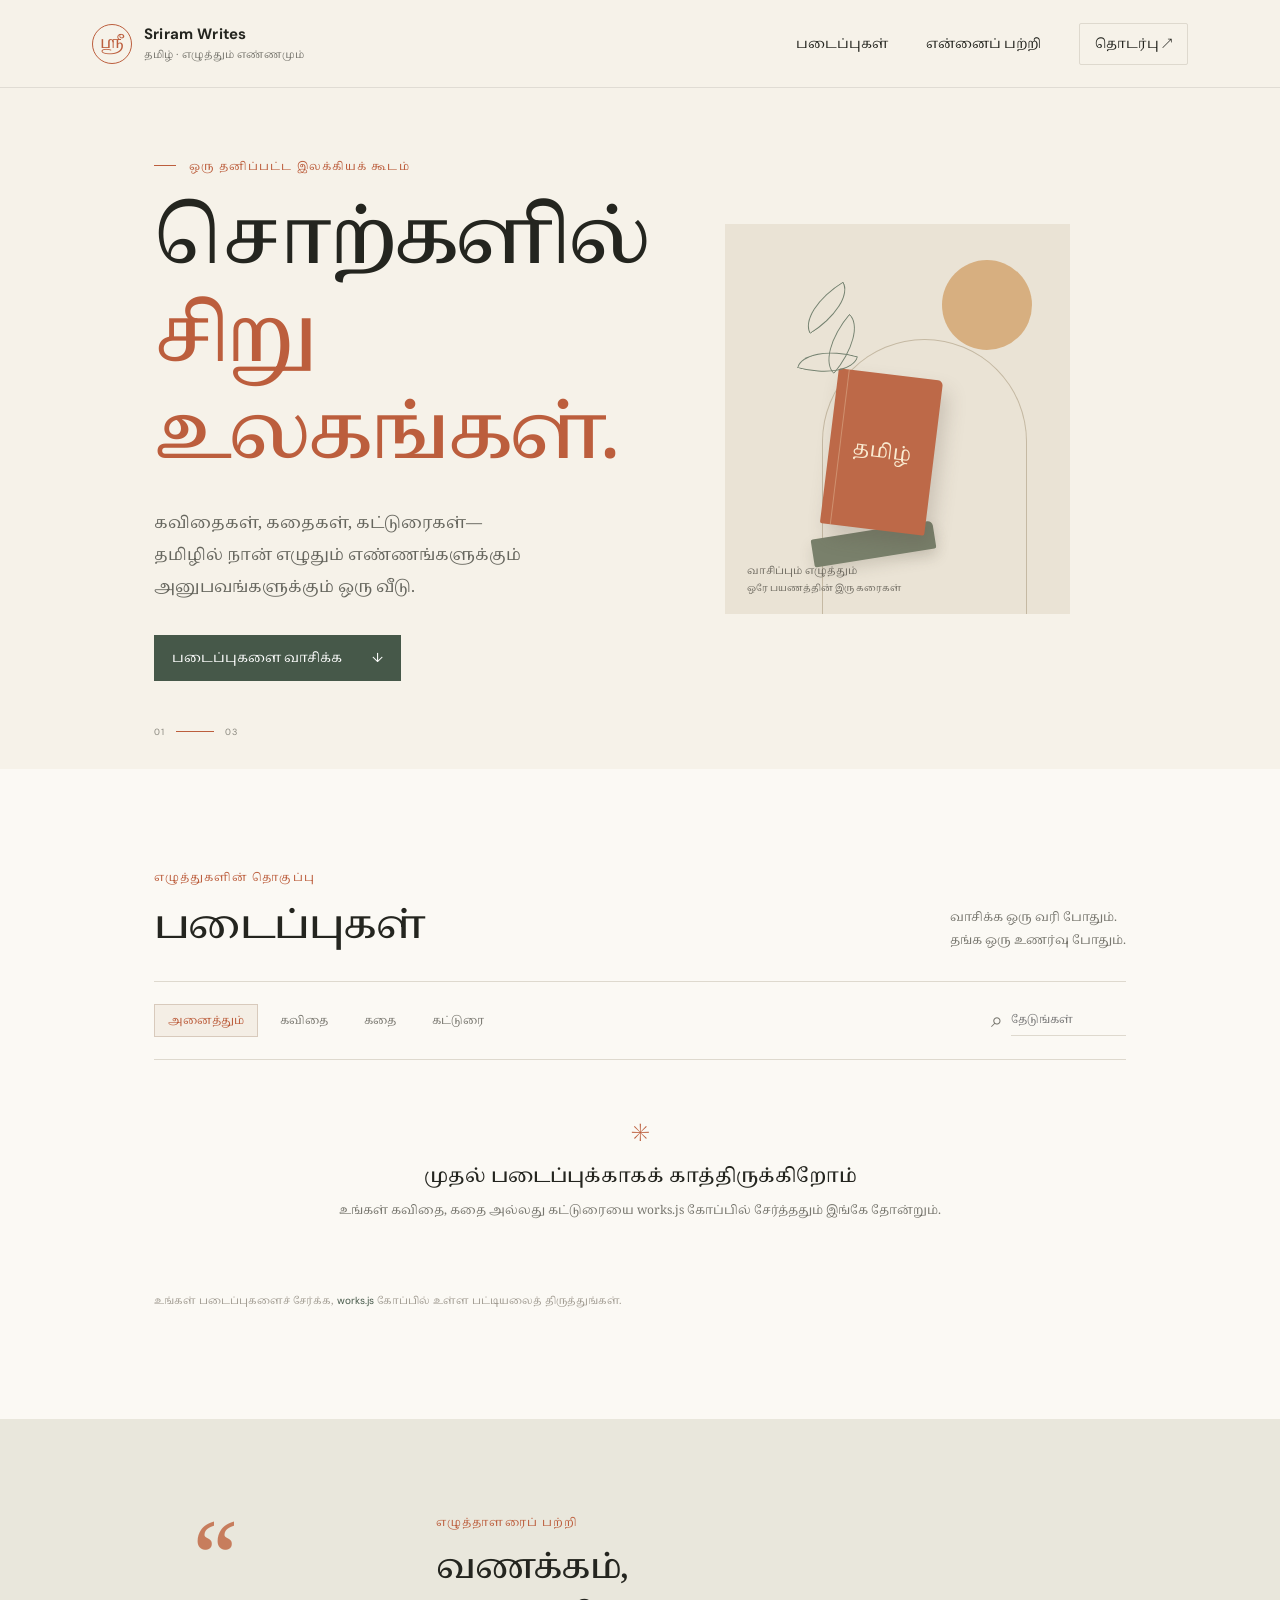
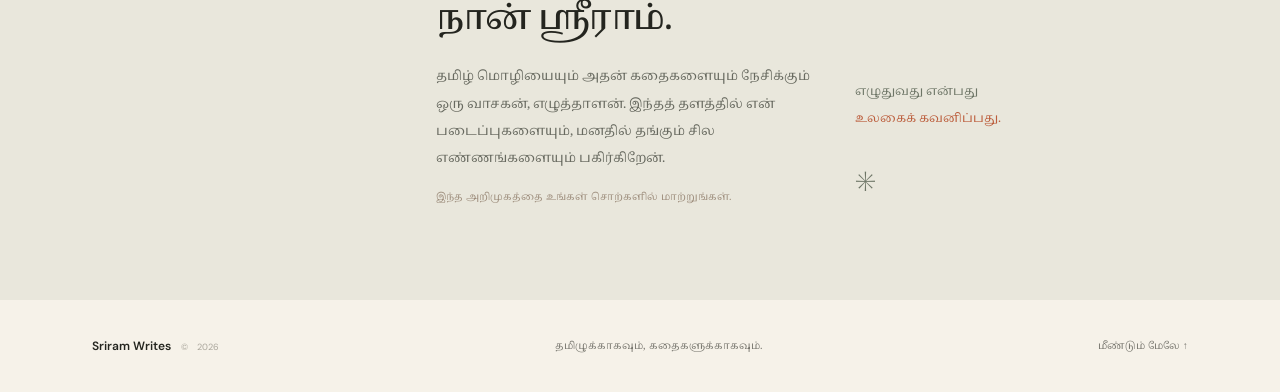
==== index.html @ b5d66545 "Create the Tamil Literature" ====
<!doctype html>
<html lang="ta">
<head>
  <meta charset="utf-8">
  <meta name="viewport" content="width=device-width, initial-scale=1">
  <meta name="theme-color" content="#f6f2e9">
  <meta name="description" content="Sriram's home for Tamil literature, poems, stories and reflections.">
  <title>Sriram Writes — தமிழ் இலக்கியம்</title>
  <link rel="preconnect" href="https://fonts.googleapis.com">
  <link rel="preconnect" href="https://fonts.gstatic.com" crossorigin>
  <link href="https://fonts.googleapis.com/css2?family=DM+Sans:wght@400;500;600;700&family=Noto+Serif+Tamil:wght@400;500;600;700&display=swap" rel="stylesheet">
  <link rel="stylesheet" href="styles.css">
  <script src="works.js" defer></script>
  <script src="app.js" defer></script>
</head>
<body>
  <a class="skip-link" href="#main">Skip to content</a>
  <header class="site-header">
    <a class="brand" href="#top" aria-label="Sriram Writes home">
      <span class="brand-mark" aria-hidden="true">ஸ்ரீ</span>
      <span><strong>Sriram Writes</strong><small>தமிழ் · எழுத்தும் எண்ணமும்</small></span>
    </a>
    <nav aria-label="Main navigation">
      <a href="#works">படைப்புகள்</a>
      <a href="#about">என்னைப் பற்றி</a>
      <a class="nav-contact" href="mailto:hello@sriramwrites.in">தொடர்பு ↗</a>
    </nav>
  </header>

  <main id="main">
    <section class="hero" id="top">
      <div class="hero-copy">
        <p class="eyebrow"><span></span> ஒரு தனிப்பட்ட இலக்கியக் கூடம்</p>
        <h1>சொற்களில்<br><em>சிறு உலகங்கள்.</em></h1>
        <p class="hero-description">கவிதைகள், கதைகள், கட்டுரைகள்—தமிழில் நான் எழுதும் எண்ணங்களுக்கும் அனுபவங்களுக்கும் ஒரு வீடு.</p>
        <a class="button" href="#works">படைப்புகளை வாசிக்க <span aria-hidden="true">↓</span></a>
      </div>
      <div class="hero-art" aria-label="A quiet reading nook illustration" role="img">
        <div class="sun"></div><div class="arch"></div>
        <div class="leaf leaf-one"></div><div class="leaf leaf-two"></div><div class="leaf leaf-three"></div>
        <div class="book book-back"></div><div class="book book-front"><span>தமிழ்</span></div>
        <div class="art-caption">வாசிப்பும் எழுத்தும்<br><small>ஒரே பயணத்தின் இரு கரைகள்</small></div>
      </div>
      <div class="hero-index" aria-hidden="true">01 <span></span> 03</div>
    </section>

    <section class="works section-wrap" id="works">
      <div class="section-heading">
        <div><p class="eyebrow">எழுத்துகளின் தொகுப்பு</p><h2>படைப்புகள்</h2></div>
        <p class="section-note">வாசிக்க ஒரு வரி போதும்.<br>தங்க ஒரு உணர்வு போதும்.</p>
      </div>
      <div class="work-tools">
        <div class="filters" role="group" aria-label="Filter works by type">
          <button class="filter active" data-filter="all" type="button">அனைத்தும்</button>
          <button class="filter" data-filter="கவிதை" type="button">கவிதை</button>
          <button class="filter" data-filter="கதை" type="button">கதை</button>
          <button class="filter" data-filter="கட்டுரை" type="button">கட்டுரை</button>
        </div>
        <label class="search"><span aria-hidden="true">⌕</span><input id="search" type="search" placeholder="தேடுங்கள்" aria-label="Search works"></label>
      </div>
      <div id="work-list" class="work-list" aria-live="polite"></div>
      <p class="editor-note">உங்கள் படைப்புகளைச் சேர்க்க, <code>works.js</code> கோப்பில் உள்ள பட்டியலைத் திருத்துங்கள்.</p>
    </section>

    <section class="about" id="about">
      <div class="about-symbol" aria-hidden="true">“</div>
      <div class="about-copy"><p class="eyebrow">எழுத்தாளரைப் பற்றி</p><h2>வணக்கம்,<br>நான் ஸ்ரீராம்.</h2><p>தமிழ் மொழியையும் அதன் கதைகளையும் நேசிக்கும் ஒரு வாசகன், எழுத்தாளன். இந்தத் தளத்தில் என் படைப்புகளையும், மனதில் தங்கும் சில எண்ணங்களையும் பகிர்கிறேன்.</p><p class="about-hint">இந்த அறிமுகத்தை உங்கள் சொற்களில் மாற்றுங்கள்.</p></div>
      <div class="about-side"><span>எழுதுவது என்பது</span><span>உலகைக் கவனிப்பது.</span><span class="about-dot">✳</span></div>
    </section>
  </main>

  <footer class="site-footer"><a class="footer-brand" href="#top">Sriram Writes <span>© <span id="year"></span></span></a><p>தமிழுக்காகவும், கதைகளுக்காகவும்.</p><a href="#top">மீண்டும் மேலே ↑</a></footer>
</body>
</html>
---- styles.css ----
:root{--paper:#f6f2e9;--ink:#24251f;--muted:#77766e;--line:#ded9ce;--orange:#bc5e3d;--green:#465849;--serif:"Noto Serif Tamil",serif;--sans:"DM Sans",sans-serif}*{box-sizing:border-box}html{scroll-behavior:smooth}body{margin:0;background:var(--paper);color:var(--ink);font-family:var(--serif);-webkit-font-smoothing:antialiased}a{color:inherit;text-decoration:none}.skip-link{position:absolute;left:-999px;top:1rem;padding:.7rem;background:#fff;z-index:10}.skip-link:focus{left:1rem}.site-header{height:88px;padding:0 7.2%;display:flex;align-items:center;justify-content:space-between;border-bottom:1px solid rgba(36,37,31,.1)}.brand{display:flex;gap:12px;align-items:center;font-family:var(--sans)}.brand-mark{display:grid;place-items:center;width:40px;height:40px;border:1px solid var(--orange);border-radius:50%;color:var(--orange);font-family:var(--serif);font-size:16px}.brand strong{display:block;font-size:15px;letter-spacing:.01em}.brand small{display:block;margin-top:3px;color:var(--muted);font-family:var(--serif);font-size:10px}.site-header nav{display:flex;gap:38px;align-items:center;font-size:13px}.site-header nav a{transition:color .2s}.site-header nav a:hover,.site-footer a:hover{color:var(--orange)}.nav-contact{padding:10px 15px;border:1px solid var(--line);border-radius:2px}.hero{position:relative;min-height:600px;padding:70px 12% 88px;display:grid;grid-template-columns:1fr .86fr;align-items:center;gap:8%;overflow:hidden}.hero-copy{max-width:520px}.eyebrow{margin:0 0 18px;color:var(--orange);font-size:11px;letter-spacing:.1em}.hero .eyebrow span{display:inline-block;width:22px;height:1px;margin:0 9px 4px 0;background:var(--orange)}h1,h2,h3,p{margin-top:0}.hero h1{margin-bottom:22px;font-size:clamp(48px,6vw,78px);font-weight:500;line-height:1.27;letter-spacing:-.045em}.hero h1 em{color:var(--orange);font-style:normal}.hero-description{max-width:390px;margin-bottom:31px;color:#66665e;font-size:16px;line-height:2}.button{display:inline-flex;align-items:center;gap:30px;padding:13px 18px;background:var(--green);color:#fff;font-size:13px;transition:background .2s}.button:hover{background:#354539}.button span{font-family:var(--sans)}.hero-art{position:relative;height:390px;max-width:370px;width:100%;justify-self:center;background:#eae3d5;overflow:hidden}.sun{position:absolute;top:36px;right:38px;width:90px;height:90px;border-radius:50%;background:#d2a36c;opacity:.8}.arch{position:absolute;right:43px;bottom:-45px;width:205px;height:320px;border:1px solid #c5b9a3;border-bottom:0;border-radius:110px 110px 0 0}.book{position:absolute;bottom:56px;width:123px;height:28px;border-radius:2px 5px 2px 2px;box-shadow:0 7px 14px #5045382b}.book-back{left:87px;background:#79806b;transform:rotate(-9deg)}.book-front{left:104px;bottom:84px;height:156px;width:105px;background:#bd6948;transform:rotate(7deg);display:grid;place-items:center;color:#f9ead0;font-size:20px;box-shadow:7px 11px 19px #50453835}.book-front:after{position:absolute;content:"";height:100%;width:1px;left:10px;background:#f1d7b85c}.leaf{position:absolute;z-index:1;width:56px;height:27px;border:1px solid #73816f;border-radius:100% 0 100% 0;transform-origin:bottom left}.leaf-one{left:85px;top:83px;transform:rotate(-32deg)}.leaf-two{left:72px;top:117px;transform:rotate(15deg)}.leaf-three{left:109px;top:123px;transform:rotate(-50deg)}.art-caption{position:absolute;left:22px;bottom:17px;color:#6f6b61;font-size:10px;line-height:1.7}.art-caption small{font-size:9px}.hero-index{position:absolute;bottom:31px;left:12%;display:flex;align-items:center;gap:11px;color:#8a887f;font-family:var(--sans);font-size:9px;letter-spacing:.12em}.hero-index span{width:38px;height:1px;background:var(--orange)}.section-wrap{padding:100px 12% 110px}.works{background:#fbf9f4}.section-heading{display:flex;align-items:end;justify-content:space-between;border-bottom:1px solid var(--line);padding-bottom:24px}.section-heading .eyebrow{margin-bottom:10px}.section-heading h2,.about h2{margin:0;font-size:39px;font-weight:500;letter-spacing:-.04em}.section-note{margin:0 0 4px;color:var(--muted);font-size:12px;line-height:1.9}.work-tools{display:flex;align-items:center;justify-content:space-between;padding:22px 0}.filters{display:flex;gap:8px}.filter{padding:7px 13px;border:1px solid transparent;background:transparent;color:#77766e;font-family:var(--serif);font-size:11px;cursor:pointer}.filter:hover,.filter.active{border-color:#d8cabc;background:#f4eee5;color:var(--orange)}.search{display:flex;align-items:center;gap:8px;color:var(--muted)}.search span{font-family:var(--sans);font-size:21px}.search input{width:115px;border:0;border-bottom:1px solid var(--line);outline:0;background:transparent;padding:7px 0;color:var(--ink);font-family:var(--serif);font-size:11px}.search input:focus{border-color:var(--orange)}.work-list{border-top:1px solid var(--line)}.work-card{display:grid;grid-template-columns:55px 1fr 20px;gap:13px;padding:26px 5px;border-bottom:1px solid var(--line);align-items:start}.work-number{padding-top:5px;color:#aaa69c;font-family:var(--sans);font-size:10px}.work-meta{display:flex;gap:12px;color:var(--orange);font-size:10px}.work-meta span+span{color:#a09b91}.work-main h3{margin:8px 0 6px;font-size:19px;font-weight:500}.work-main p{margin:0;color:#77766e;font-size:12px;line-height:1.9}.work-arrow{color:#9d9588}.work-main details{margin-top:12px;font-size:12px}.work-main summary{color:var(--green);cursor:pointer}.work-body{padding-top:10px;line-height:2.1;white-space:pre-wrap}.empty-state{padding:54px 20px;text-align:center}.empty-flower{color:var(--orange);font-size:25px}.empty-state h3{margin:9px 0;font-size:19px;font-weight:500}.empty-state p{margin:0;color:var(--muted);font-size:12px;line-height:1.9}.editor-note{margin:17px 0 0;color:#a09b91;font-size:10px}.editor-note code{color:var(--green);font-family:var(--sans)}.about{position:relative;display:grid;grid-template-columns:.7fr 1.3fr .8fr;gap:40px;align-items:center;padding:95px 15%;background:#e9e7dc}.about-symbol{align-self:start;color:#c77d5d;font-size:100px;line-height:1}.about-copy{max-width:480px}.about-copy .eyebrow{margin-bottom:12px}.about h2{margin-bottom:18px;font-size:34px;line-height:1.5}.about-copy>p:not(.eyebrow):not(.about-hint){color:#686a60;font-size:13px;line-height:2.1}.about-hint{margin:16px 0 0;color:#9d8d7c;font-size:10px}.about-side{align-self:end;display:flex;flex-direction:column;gap:8px;color:#6d7566;font-size:12px}.about-side span:nth-child(2){color:var(--orange)}.about-dot{margin-top:25px;font-size:28px}.site-footer{min-height:92px;padding:22px 7.2%;display:flex;align-items:center;justify-content:space-between;font-size:10px;color:#77766e}.footer-brand{color:var(--ink);font-family:var(--sans);font-size:12px;font-weight:600}.footer-brand span{margin-left:7px;color:#aaa69c;font-size:9px;font-weight:400}.site-footer p{margin:0}.site-footer>a:last-child{font-size:10px}@media(max-width:760px){.site-header{height:72px;padding:0 6%}.site-header nav{gap:14px;font-size:11px}.site-header nav a:nth-child(2){display:none}.nav-contact{padding:8px 10px}.hero{padding:55px 8% 78px;grid-template-columns:1fr;gap:34px}.hero h1{font-size:54px}.hero-art{height:330px;max-width:100%}.hero-index{left:8%}.section-wrap{padding:70px 8%}.section-heading{align-items:start;gap:20px}.section-heading h2{font-size:32px}.section-note{font-size:10px}.work-tools{align-items:start;gap:15px;flex-direction:column}.filters{flex-wrap:wrap}.search{align-self:flex-end}.about{padding:65px 9%;grid-template-columns:38px 1fr;gap:17px}.about-symbol{font-size:60px}.about h2{font-size:29px}.about-side{grid-column:2;flex-direction:row;flex-wrap:wrap;align-items:center}.about-dot{margin:0}.site-footer{padding:22px 7%;gap:12px;flex-wrap:wrap}.site-footer p{order:3;width:100%}}@media(max-width:390px){.brand strong{font-size:13px}.site-header nav{gap:10px}.site-header nav a:first-child{font-size:10px}.hero h1{font-size:46px}.section-note{display:none}.work-card{grid-template-columns:30px 1fr 14px}}
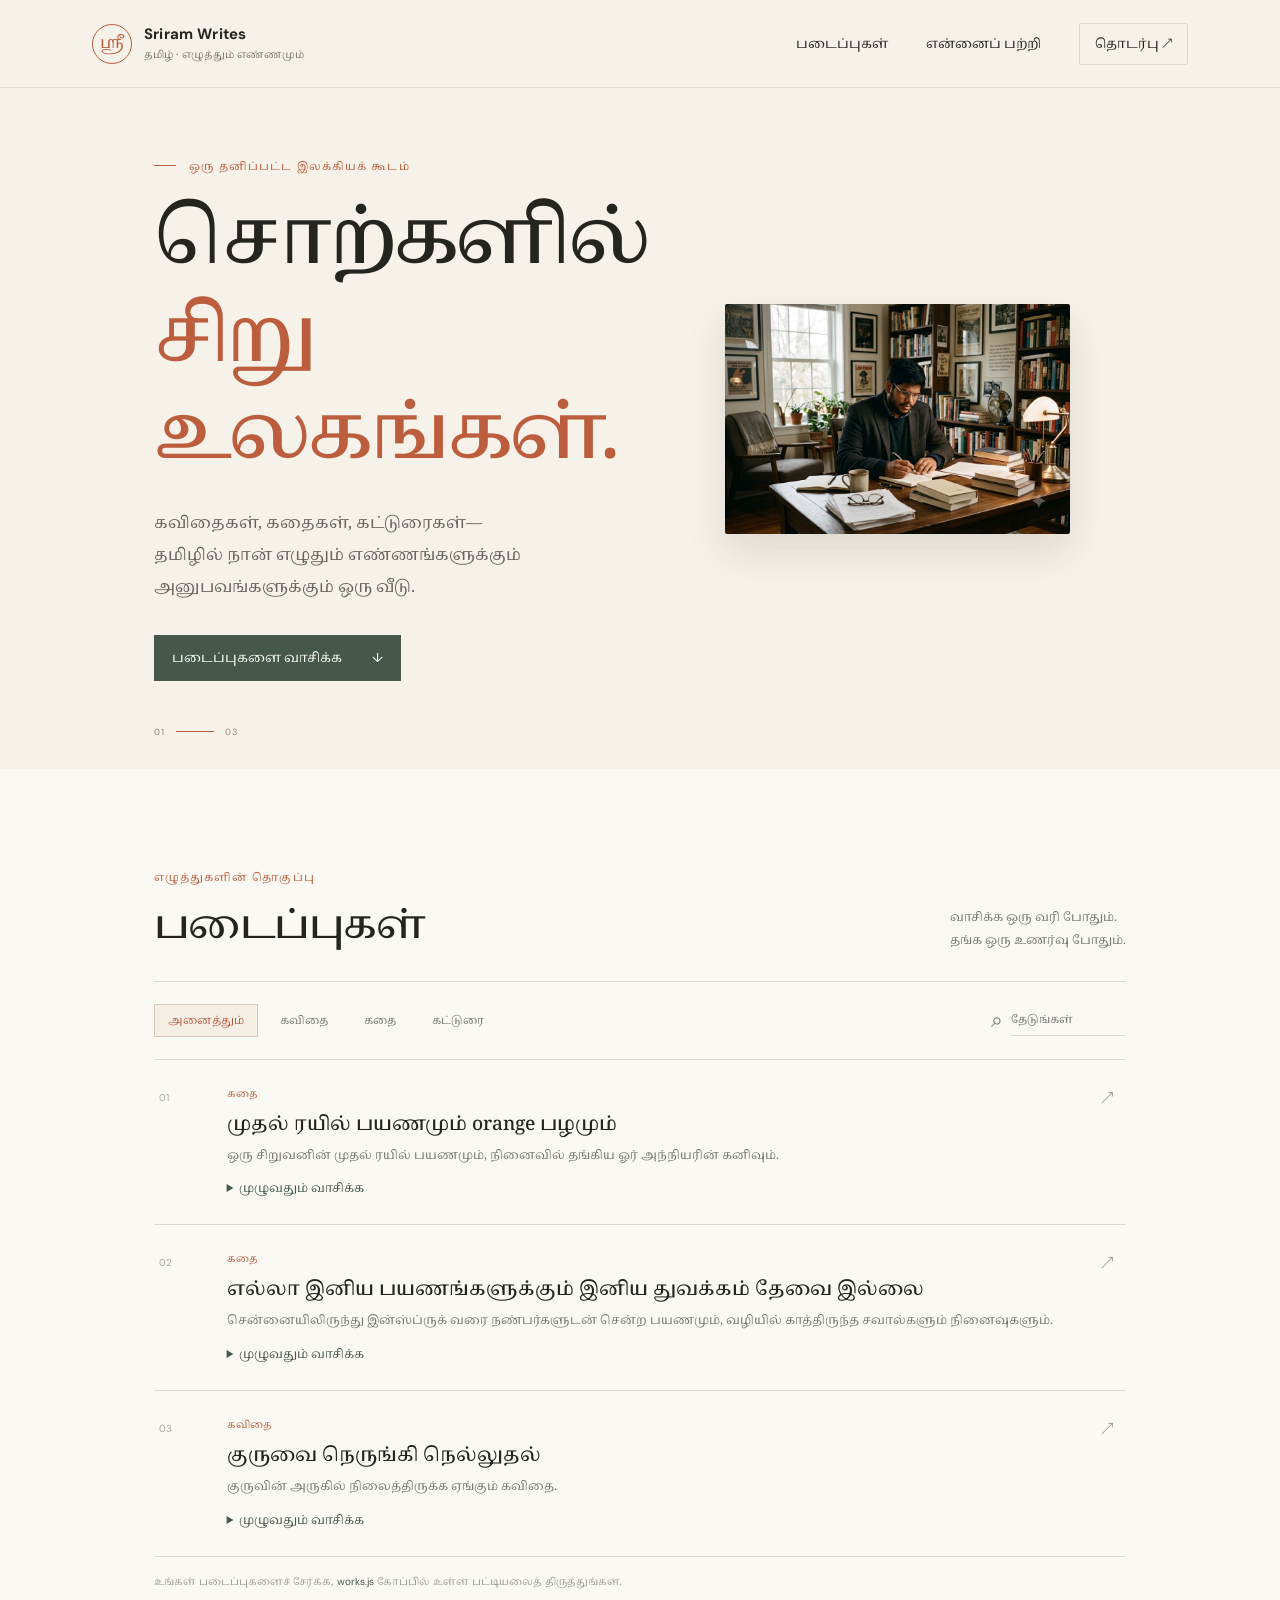
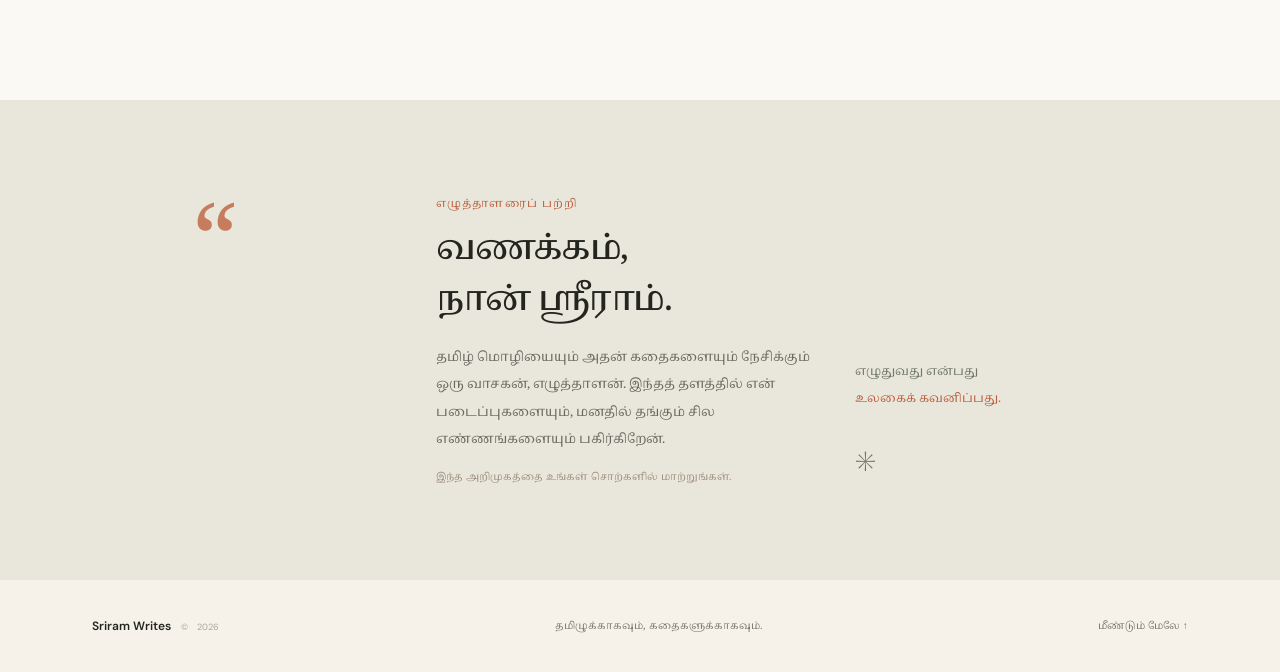
==== commit f430b96d: "Added Image in home screen" ====
--- a/index.html
+++ b/index.html
@@ -35,11 +35,8 @@
         <p class="hero-description">கவிதைகள், கதைகள், கட்டுரைகள்—தமிழில் நான் எழுதும் எண்ணங்களுக்கும் அனுபவங்களுக்கும் ஒரு வீடு.</p>
         <a class="button" href="#works">படைப்புகளை வாசிக்க <span aria-hidden="true">↓</span></a>
       </div>
-      <div class="hero-art" aria-label="A quiet reading nook illustration" role="img">
-        <div class="sun"></div><div class="arch"></div>
-        <div class="leaf leaf-one"></div><div class="leaf leaf-two"></div><div class="leaf leaf-three"></div>
-        <div class="book book-back"></div><div class="book book-front"><span>தமிழ்</span></div>
-        <div class="art-caption">வாசிப்பும் எழுத்தும்<br><small>ஒரே பயணத்தின் இரு கரைகள்</small></div>
+      <div class="hero-art">
+        <img src="assets/writer-at-work.png" alt="A writer working at a desk in a book-filled study">
       </div>
       <div class="hero-index" aria-hidden="true">01 <span></span> 03</div>
     </section>
--- a/styles.css
+++ b/styles.css
@@ -1 +1,3 @@
 :root{--paper:#f6f2e9;--ink:#24251f;--muted:#77766e;--line:#ded9ce;--orange:#bc5e3d;--green:#465849;--serif:"Noto Serif Tamil",serif;--sans:"DM Sans",sans-serif}*{box-sizing:border-box}html{scroll-behavior:smooth}body{margin:0;background:var(--paper);color:var(--ink);font-family:var(--serif);-webkit-font-smoothing:antialiased}a{color:inherit;text-decoration:none}.skip-link{position:absolute;left:-999px;top:1rem;padding:.7rem;background:#fff;z-index:10}.skip-link:focus{left:1rem}.site-header{height:88px;padding:0 7.2%;display:flex;align-items:center;justify-content:space-between;border-bottom:1px solid rgba(36,37,31,.1)}.brand{display:flex;gap:12px;align-items:center;font-family:var(--sans)}.brand-mark{display:grid;place-items:center;width:40px;height:40px;border:1px solid var(--orange);border-radius:50%;color:var(--orange);font-family:var(--serif);font-size:16px}.brand strong{display:block;font-size:15px;letter-spacing:.01em}.brand small{display:block;margin-top:3px;color:var(--muted);font-family:var(--serif);font-size:10px}.site-header nav{display:flex;gap:38px;align-items:center;font-size:13px}.site-header nav a{transition:color .2s}.site-header nav a:hover,.site-footer a:hover{color:var(--orange)}.nav-contact{padding:10px 15px;border:1px solid var(--line);border-radius:2px}.hero{position:relative;min-height:600px;padding:70px 12% 88px;display:grid;grid-template-columns:1fr .86fr;align-items:center;gap:8%;overflow:hidden}.hero-copy{max-width:520px}.eyebrow{margin:0 0 18px;color:var(--orange);font-size:11px;letter-spacing:.1em}.hero .eyebrow span{display:inline-block;width:22px;height:1px;margin:0 9px 4px 0;background:var(--orange)}h1,h2,h3,p{margin-top:0}.hero h1{margin-bottom:22px;font-size:clamp(48px,6vw,78px);font-weight:500;line-height:1.27;letter-spacing:-.045em}.hero h1 em{color:var(--orange);font-style:normal}.hero-description{max-width:390px;margin-bottom:31px;color:#66665e;font-size:16px;line-height:2}.button{display:inline-flex;align-items:center;gap:30px;padding:13px 18px;background:var(--green);color:#fff;font-size:13px;transition:background .2s}.button:hover{background:#354539}.button span{font-family:var(--sans)}.hero-art{position:relative;height:390px;max-width:370px;width:100%;justify-self:center;background:#eae3d5;overflow:hidden}.sun{position:absolute;top:36px;right:38px;width:90px;height:90px;border-radius:50%;background:#d2a36c;opacity:.8}.arch{position:absolute;right:43px;bottom:-45px;width:205px;height:320px;border:1px solid #c5b9a3;border-bottom:0;border-radius:110px 110px 0 0}.book{position:absolute;bottom:56px;width:123px;height:28px;border-radius:2px 5px 2px 2px;box-shadow:0 7px 14px #5045382b}.book-back{left:87px;background:#79806b;transform:rotate(-9deg)}.book-front{left:104px;bottom:84px;height:156px;width:105px;background:#bd6948;transform:rotate(7deg);display:grid;place-items:center;color:#f9ead0;font-size:20px;box-shadow:7px 11px 19px #50453835}.book-front:after{position:absolute;content:"";height:100%;width:1px;left:10px;background:#f1d7b85c}.leaf{position:absolute;z-index:1;width:56px;height:27px;border:1px solid #73816f;border-radius:100% 0 100% 0;transform-origin:bottom left}.leaf-one{left:85px;top:83px;transform:rotate(-32deg)}.leaf-two{left:72px;top:117px;transform:rotate(15deg)}.leaf-three{left:109px;top:123px;transform:rotate(-50deg)}.art-caption{position:absolute;left:22px;bottom:17px;color:#6f6b61;font-size:10px;line-height:1.7}.art-caption small{font-size:9px}.hero-index{position:absolute;bottom:31px;left:12%;display:flex;align-items:center;gap:11px;color:#8a887f;font-family:var(--sans);font-size:9px;letter-spacing:.12em}.hero-index span{width:38px;height:1px;background:var(--orange)}.section-wrap{padding:100px 12% 110px}.works{background:#fbf9f4}.section-heading{display:flex;align-items:end;justify-content:space-between;border-bottom:1px solid var(--line);padding-bottom:24px}.section-heading .eyebrow{margin-bottom:10px}.section-heading h2,.about h2{margin:0;font-size:39px;font-weight:500;letter-spacing:-.04em}.section-note{margin:0 0 4px;color:var(--muted);font-size:12px;line-height:1.9}.work-tools{display:flex;align-items:center;justify-content:space-between;padding:22px 0}.filters{display:flex;gap:8px}.filter{padding:7px 13px;border:1px solid transparent;background:transparent;color:#77766e;font-family:var(--serif);font-size:11px;cursor:pointer}.filter:hover,.filter.active{border-color:#d8cabc;background:#f4eee5;color:var(--orange)}.search{display:flex;align-items:center;gap:8px;color:var(--muted)}.search span{font-family:var(--sans);font-size:21px}.search input{width:115px;border:0;border-bottom:1px solid var(--line);outline:0;background:transparent;padding:7px 0;color:var(--ink);font-family:var(--serif);font-size:11px}.search input:focus{border-color:var(--orange)}.work-list{border-top:1px solid var(--line)}.work-card{display:grid;grid-template-columns:55px 1fr 20px;gap:13px;padding:26px 5px;border-bottom:1px solid var(--line);align-items:start}.work-number{padding-top:5px;color:#aaa69c;font-family:var(--sans);font-size:10px}.work-meta{display:flex;gap:12px;color:var(--orange);font-size:10px}.work-meta span+span{color:#a09b91}.work-main h3{margin:8px 0 6px;font-size:19px;font-weight:500}.work-main p{margin:0;color:#77766e;font-size:12px;line-height:1.9}.work-arrow{color:#9d9588}.work-main details{margin-top:12px;font-size:12px}.work-main summary{color:var(--green);cursor:pointer}.work-body{padding-top:10px;line-height:2.1;white-space:pre-wrap}.empty-state{padding:54px 20px;text-align:center}.empty-flower{color:var(--orange);font-size:25px}.empty-state h3{margin:9px 0;font-size:19px;font-weight:500}.empty-state p{margin:0;color:var(--muted);font-size:12px;line-height:1.9}.editor-note{margin:17px 0 0;color:#a09b91;font-size:10px}.editor-note code{color:var(--green);font-family:var(--sans)}.about{position:relative;display:grid;grid-template-columns:.7fr 1.3fr .8fr;gap:40px;align-items:center;padding:95px 15%;background:#e9e7dc}.about-symbol{align-self:start;color:#c77d5d;font-size:100px;line-height:1}.about-copy{max-width:480px}.about-copy .eyebrow{margin-bottom:12px}.about h2{margin-bottom:18px;font-size:34px;line-height:1.5}.about-copy>p:not(.eyebrow):not(.about-hint){color:#686a60;font-size:13px;line-height:2.1}.about-hint{margin:16px 0 0;color:#9d8d7c;font-size:10px}.about-side{align-self:end;display:flex;flex-direction:column;gap:8px;color:#6d7566;font-size:12px}.about-side span:nth-child(2){color:var(--orange)}.about-dot{margin-top:25px;font-size:28px}.site-footer{min-height:92px;padding:22px 7.2%;display:flex;align-items:center;justify-content:space-between;font-size:10px;color:#77766e}.footer-brand{color:var(--ink);font-family:var(--sans);font-size:12px;font-weight:600}.footer-brand span{margin-left:7px;color:#aaa69c;font-size:9px;font-weight:400}.site-footer p{margin:0}.site-footer>a:last-child{font-size:10px}@media(max-width:760px){.site-header{height:72px;padding:0 6%}.site-header nav{gap:14px;font-size:11px}.site-header nav a:nth-child(2){display:none}.nav-contact{padding:8px 10px}.hero{padding:55px 8% 78px;grid-template-columns:1fr;gap:34px}.hero h1{font-size:54px}.hero-art{height:330px;max-width:100%}.hero-index{left:8%}.section-wrap{padding:70px 8%}.section-heading{align-items:start;gap:20px}.section-heading h2{font-size:32px}.section-note{font-size:10px}.work-tools{align-items:start;gap:15px;flex-direction:column}.filters{flex-wrap:wrap}.search{align-self:flex-end}.about{padding:65px 9%;grid-template-columns:38px 1fr;gap:17px}.about-symbol{font-size:60px}.about h2{font-size:29px}.about-side{grid-column:2;flex-direction:row;flex-wrap:wrap;align-items:center}.about-dot{margin:0}.site-footer{padding:22px 7%;gap:12px;flex-wrap:wrap}.site-footer p{order:3;width:100%}}@media(max-width:390px){.brand strong{font-size:13px}.site-header nav{gap:10px}.site-header nav a:first-child{font-size:10px}.hero h1{font-size:46px}.section-note{display:none}.work-card{grid-template-columns:30px 1fr 14px}}
+
+.hero-art{height:auto;aspect-ratio:3/2;max-width:520px;width:100%;overflow:hidden;border-radius:2px;box-shadow:0 18px 40px rgba(48,38,24,.12)}.hero-art img{display:block;width:100%;height:100%;object-fit:cover;object-position:center}@media(max-width:760px){.hero-art{height:auto;max-width:100%}}
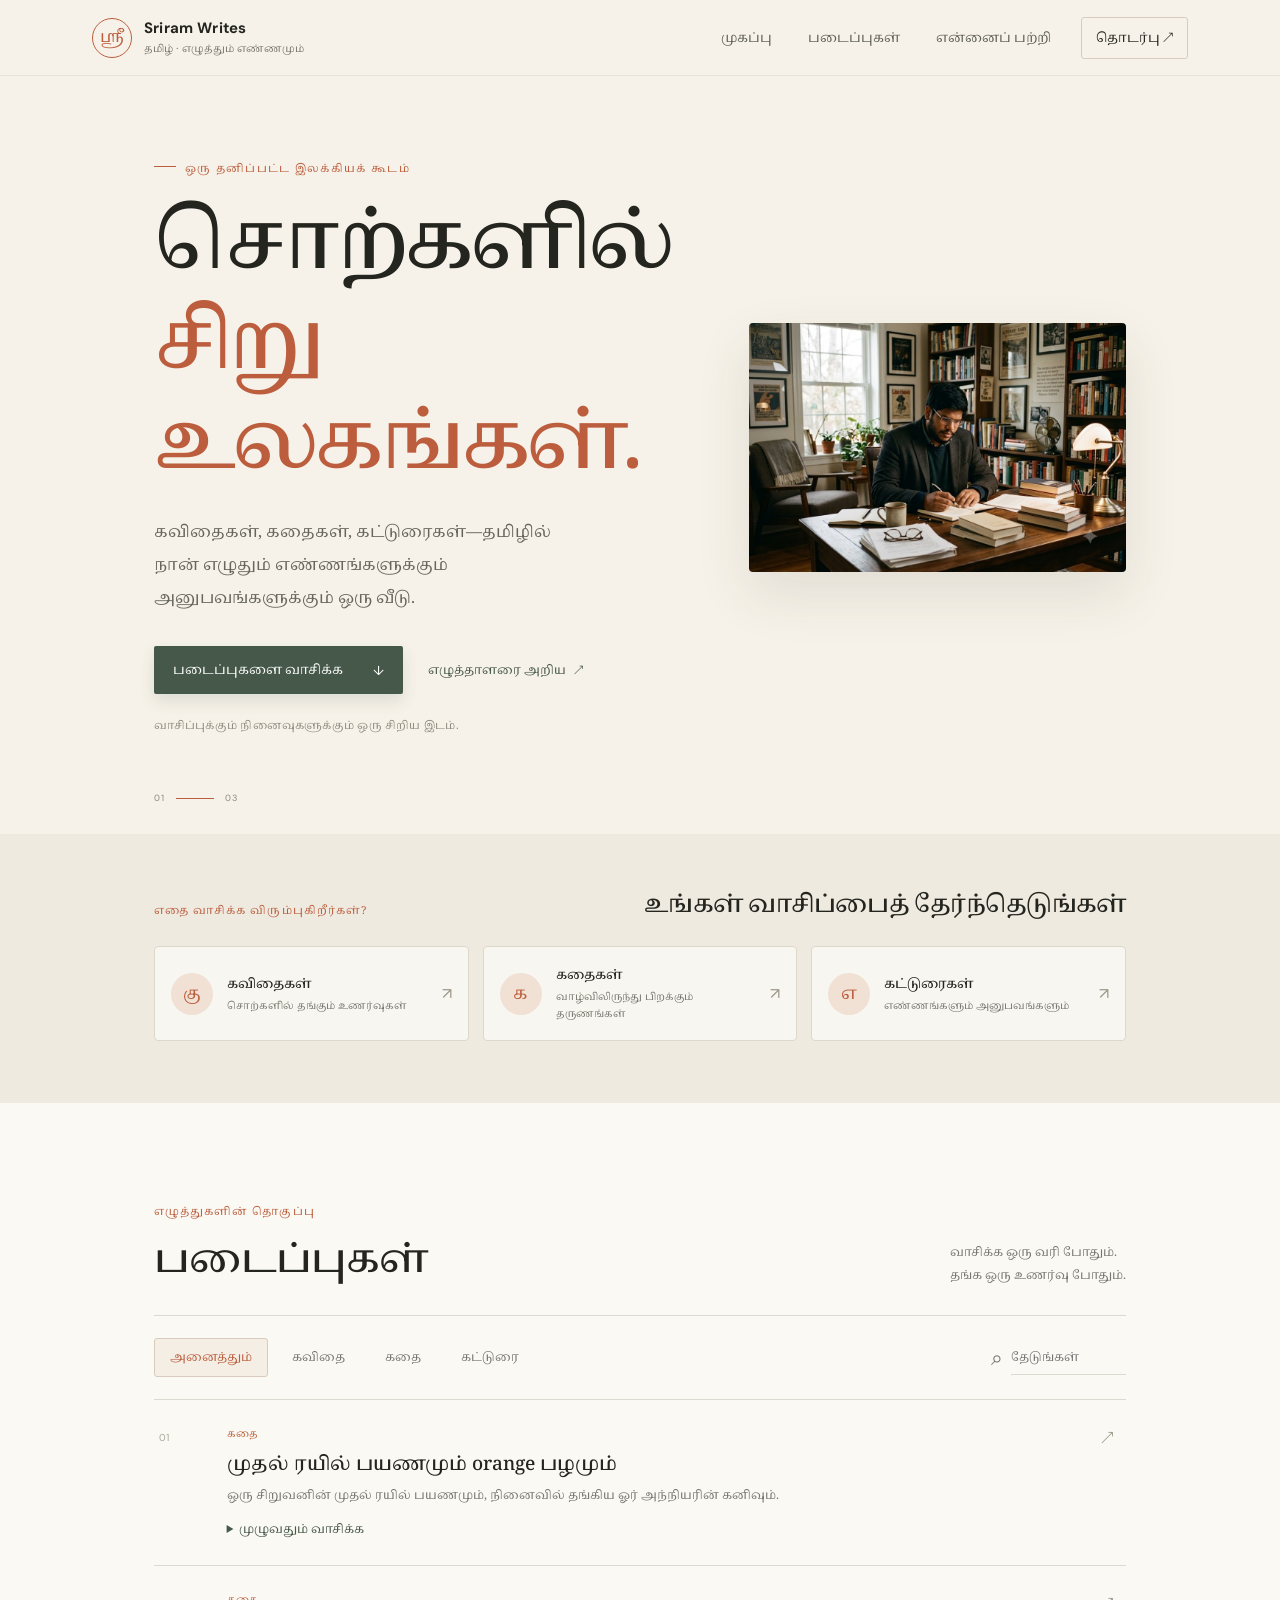
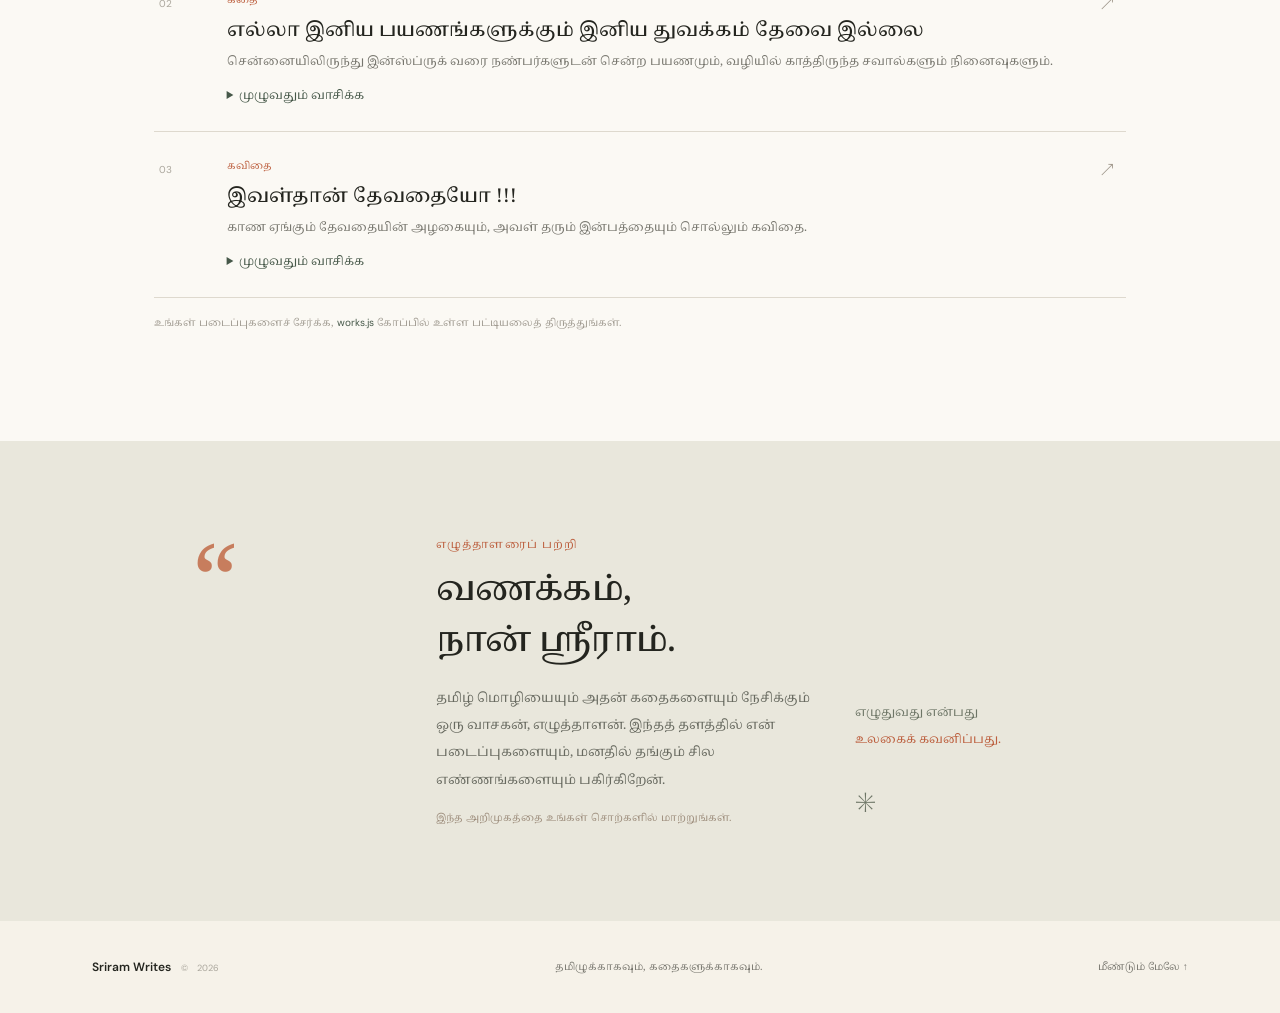
==== commit 319f9a71: "Better UI" ====
--- a/index.html
+++ b/index.html
@@ -20,7 +20,11 @@
       <span class="brand-mark" aria-hidden="true">ஸ்ரீ</span>
       <span><strong>Sriram Writes</strong><small>தமிழ் · எழுத்தும் எண்ணமும்</small></span>
     </a>
-    <nav aria-label="Main navigation">
+    <button class="menu-toggle" type="button" aria-expanded="false" aria-controls="primary-nav" aria-label="வழிசெலுத்தலைத் திறக்கவும்">
+      <span></span><span></span>
+    </button>
+    <nav class="primary-nav" id="primary-nav" aria-label="முதன்மை வழிசெலுத்தல்">
+      <a href="#top">முகப்பு</a>
       <a href="#works">படைப்புகள்</a>
       <a href="#about">என்னைப் பற்றி</a>
       <a class="nav-contact" href="mailto:hello@sriramwrites.in">தொடர்பு ↗</a>
@@ -33,7 +37,11 @@
         <p class="eyebrow"><span></span> ஒரு தனிப்பட்ட இலக்கியக் கூடம்</p>
         <h1>சொற்களில்<br><em>சிறு உலகங்கள்.</em></h1>
         <p class="hero-description">கவிதைகள், கதைகள், கட்டுரைகள்—தமிழில் நான் எழுதும் எண்ணங்களுக்கும் அனுபவங்களுக்கும் ஒரு வீடு.</p>
-        <a class="button" href="#works">படைப்புகளை வாசிக்க <span aria-hidden="true">↓</span></a>
+        <div class="hero-actions">
+          <a class="button" href="#works">படைப்புகளை வாசிக்க <span aria-hidden="true">↓</span></a>
+          <a class="text-link" href="#about">எழுத்தாளரை அறிய <span aria-hidden="true">↗</span></a>
+        </div>
+        <p class="hero-signature">வாசிப்புக்கும் நினைவுகளுக்கும் ஒரு சிறிய இடம்.</p>
       </div>
       <div class="hero-art">
         <img src="assets/writer-at-work.png" alt="A writer working at a desk in a book-filled study">
@@ -41,6 +49,29 @@
       <div class="hero-index" aria-hidden="true">01 <span></span> 03</div>
     </section>
 
+    <section class="discover section-wrap" aria-labelledby="discover-title">
+      <div class="discover-heading">
+        <p class="eyebrow">எதை வாசிக்க விரும்புகிறீர்கள்?</p>
+        <h2 id="discover-title">உங்கள் வாசிப்பைத் தேர்ந்தெடுங்கள்</h2>
+      </div>
+      <div class="category-grid">
+        <button class="category-card" type="button" data-quick-filter="கவிதை">
+          <span class="category-icon" aria-hidden="true">கு</span>
+          <span class="category-copy"><strong>கவிதைகள்</strong><small>சொற்களில் தங்கும் உணர்வுகள்</small></span>
+          <span class="category-arrow" aria-hidden="true">↗</span>
+        </button>
+        <button class="category-card" type="button" data-quick-filter="கதை">
+          <span class="category-icon" aria-hidden="true">க</span>
+          <span class="category-copy"><strong>கதைகள்</strong><small>வாழ்விலிருந்து பிறக்கும் தருணங்கள்</small></span>
+          <span class="category-arrow" aria-hidden="true">↗</span>
+        </button>
+        <button class="category-card" type="button" data-quick-filter="கட்டுரை">
+          <span class="category-icon" aria-hidden="true">எ</span>
+          <span class="category-copy"><strong>கட்டுரைகள்</strong><small>எண்ணங்களும் அனுபவங்களும்</small></span>
+          <span class="category-arrow" aria-hidden="true">↗</span>
+        </button>
+      </div>
+    </section>
     <section class="works section-wrap" id="works">
       <div class="section-heading">
         <div><p class="eyebrow">எழுத்துகளின் தொகுப்பு</p><h2>படைப்புகள்</h2></div>
--- a/styles.css
+++ b/styles.css
@@ -1,3 +1,90 @@
 :root{--paper:#f6f2e9;--ink:#24251f;--muted:#77766e;--line:#ded9ce;--orange:#bc5e3d;--green:#465849;--serif:"Noto Serif Tamil",serif;--sans:"DM Sans",sans-serif}*{box-sizing:border-box}html{scroll-behavior:smooth}body{margin:0;background:var(--paper);color:var(--ink);font-family:var(--serif);-webkit-font-smoothing:antialiased}a{color:inherit;text-decoration:none}.skip-link{position:absolute;left:-999px;top:1rem;padding:.7rem;background:#fff;z-index:10}.skip-link:focus{left:1rem}.site-header{height:88px;padding:0 7.2%;display:flex;align-items:center;justify-content:space-between;border-bottom:1px solid rgba(36,37,31,.1)}.brand{display:flex;gap:12px;align-items:center;font-family:var(--sans)}.brand-mark{display:grid;place-items:center;width:40px;height:40px;border:1px solid var(--orange);border-radius:50%;color:var(--orange);font-family:var(--serif);font-size:16px}.brand strong{display:block;font-size:15px;letter-spacing:.01em}.brand small{display:block;margin-top:3px;color:var(--muted);font-family:var(--serif);font-size:10px}.site-header nav{display:flex;gap:38px;align-items:center;font-size:13px}.site-header nav a{transition:color .2s}.site-header nav a:hover,.site-footer a:hover{color:var(--orange)}.nav-contact{padding:10px 15px;border:1px solid var(--line);border-radius:2px}.hero{position:relative;min-height:600px;padding:70px 12% 88px;display:grid;grid-template-columns:1fr .86fr;align-items:center;gap:8%;overflow:hidden}.hero-copy{max-width:520px}.eyebrow{margin:0 0 18px;color:var(--orange);font-size:11px;letter-spacing:.1em}.hero .eyebrow span{display:inline-block;width:22px;height:1px;margin:0 9px 4px 0;background:var(--orange)}h1,h2,h3,p{margin-top:0}.hero h1{margin-bottom:22px;font-size:clamp(48px,6vw,78px);font-weight:500;line-height:1.27;letter-spacing:-.045em}.hero h1 em{color:var(--orange);font-style:normal}.hero-description{max-width:390px;margin-bottom:31px;color:#66665e;font-size:16px;line-height:2}.button{display:inline-flex;align-items:center;gap:30px;padding:13px 18px;background:var(--green);color:#fff;font-size:13px;transition:background .2s}.button:hover{background:#354539}.button span{font-family:var(--sans)}.hero-art{position:relative;height:390px;max-width:370px;width:100%;justify-self:center;background:#eae3d5;overflow:hidden}.sun{position:absolute;top:36px;right:38px;width:90px;height:90px;border-radius:50%;background:#d2a36c;opacity:.8}.arch{position:absolute;right:43px;bottom:-45px;width:205px;height:320px;border:1px solid #c5b9a3;border-bottom:0;border-radius:110px 110px 0 0}.book{position:absolute;bottom:56px;width:123px;height:28px;border-radius:2px 5px 2px 2px;box-shadow:0 7px 14px #5045382b}.book-back{left:87px;background:#79806b;transform:rotate(-9deg)}.book-front{left:104px;bottom:84px;height:156px;width:105px;background:#bd6948;transform:rotate(7deg);display:grid;place-items:center;color:#f9ead0;font-size:20px;box-shadow:7px 11px 19px #50453835}.book-front:after{position:absolute;content:"";height:100%;width:1px;left:10px;background:#f1d7b85c}.leaf{position:absolute;z-index:1;width:56px;height:27px;border:1px solid #73816f;border-radius:100% 0 100% 0;transform-origin:bottom left}.leaf-one{left:85px;top:83px;transform:rotate(-32deg)}.leaf-two{left:72px;top:117px;transform:rotate(15deg)}.leaf-three{left:109px;top:123px;transform:rotate(-50deg)}.art-caption{position:absolute;left:22px;bottom:17px;color:#6f6b61;font-size:10px;line-height:1.7}.art-caption small{font-size:9px}.hero-index{position:absolute;bottom:31px;left:12%;display:flex;align-items:center;gap:11px;color:#8a887f;font-family:var(--sans);font-size:9px;letter-spacing:.12em}.hero-index span{width:38px;height:1px;background:var(--orange)}.section-wrap{padding:100px 12% 110px}.works{background:#fbf9f4}.section-heading{display:flex;align-items:end;justify-content:space-between;border-bottom:1px solid var(--line);padding-bottom:24px}.section-heading .eyebrow{margin-bottom:10px}.section-heading h2,.about h2{margin:0;font-size:39px;font-weight:500;letter-spacing:-.04em}.section-note{margin:0 0 4px;color:var(--muted);font-size:12px;line-height:1.9}.work-tools{display:flex;align-items:center;justify-content:space-between;padding:22px 0}.filters{display:flex;gap:8px}.filter{padding:7px 13px;border:1px solid transparent;background:transparent;color:#77766e;font-family:var(--serif);font-size:11px;cursor:pointer}.filter:hover,.filter.active{border-color:#d8cabc;background:#f4eee5;color:var(--orange)}.search{display:flex;align-items:center;gap:8px;color:var(--muted)}.search span{font-family:var(--sans);font-size:21px}.search input{width:115px;border:0;border-bottom:1px solid var(--line);outline:0;background:transparent;padding:7px 0;color:var(--ink);font-family:var(--serif);font-size:11px}.search input:focus{border-color:var(--orange)}.work-list{border-top:1px solid var(--line)}.work-card{display:grid;grid-template-columns:55px 1fr 20px;gap:13px;padding:26px 5px;border-bottom:1px solid var(--line);align-items:start}.work-number{padding-top:5px;color:#aaa69c;font-family:var(--sans);font-size:10px}.work-meta{display:flex;gap:12px;color:var(--orange);font-size:10px}.work-meta span+span{color:#a09b91}.work-main h3{margin:8px 0 6px;font-size:19px;font-weight:500}.work-main p{margin:0;color:#77766e;font-size:12px;line-height:1.9}.work-arrow{color:#9d9588}.work-main details{margin-top:12px;font-size:12px}.work-main summary{color:var(--green);cursor:pointer}.work-body{padding-top:10px;line-height:2.1;white-space:pre-wrap}.empty-state{padding:54px 20px;text-align:center}.empty-flower{color:var(--orange);font-size:25px}.empty-state h3{margin:9px 0;font-size:19px;font-weight:500}.empty-state p{margin:0;color:var(--muted);font-size:12px;line-height:1.9}.editor-note{margin:17px 0 0;color:#a09b91;font-size:10px}.editor-note code{color:var(--green);font-family:var(--sans)}.about{position:relative;display:grid;grid-template-columns:.7fr 1.3fr .8fr;gap:40px;align-items:center;padding:95px 15%;background:#e9e7dc}.about-symbol{align-self:start;color:#c77d5d;font-size:100px;line-height:1}.about-copy{max-width:480px}.about-copy .eyebrow{margin-bottom:12px}.about h2{margin-bottom:18px;font-size:34px;line-height:1.5}.about-copy>p:not(.eyebrow):not(.about-hint){color:#686a60;font-size:13px;line-height:2.1}.about-hint{margin:16px 0 0;color:#9d8d7c;font-size:10px}.about-side{align-self:end;display:flex;flex-direction:column;gap:8px;color:#6d7566;font-size:12px}.about-side span:nth-child(2){color:var(--orange)}.about-dot{margin-top:25px;font-size:28px}.site-footer{min-height:92px;padding:22px 7.2%;display:flex;align-items:center;justify-content:space-between;font-size:10px;color:#77766e}.footer-brand{color:var(--ink);font-family:var(--sans);font-size:12px;font-weight:600}.footer-brand span{margin-left:7px;color:#aaa69c;font-size:9px;font-weight:400}.site-footer p{margin:0}.site-footer>a:last-child{font-size:10px}@media(max-width:760px){.site-header{height:72px;padding:0 6%}.site-header nav{gap:14px;font-size:11px}.site-header nav a:nth-child(2){display:none}.nav-contact{padding:8px 10px}.hero{padding:55px 8% 78px;grid-template-columns:1fr;gap:34px}.hero h1{font-size:54px}.hero-art{height:330px;max-width:100%}.hero-index{left:8%}.section-wrap{padding:70px 8%}.section-heading{align-items:start;gap:20px}.section-heading h2{font-size:32px}.section-note{font-size:10px}.work-tools{align-items:start;gap:15px;flex-direction:column}.filters{flex-wrap:wrap}.search{align-self:flex-end}.about{padding:65px 9%;grid-template-columns:38px 1fr;gap:17px}.about-symbol{font-size:60px}.about h2{font-size:29px}.about-side{grid-column:2;flex-direction:row;flex-wrap:wrap;align-items:center}.about-dot{margin:0}.site-footer{padding:22px 7%;gap:12px;flex-wrap:wrap}.site-footer p{order:3;width:100%}}@media(max-width:390px){.brand strong{font-size:13px}.site-header nav{gap:10px}.site-header nav a:first-child{font-size:10px}.hero h1{font-size:46px}.section-note{display:none}.work-card{grid-template-columns:30px 1fr 14px}}
 
-.hero-art{height:auto;aspect-ratio:3/2;max-width:520px;width:100%;overflow:hidden;border-radius:2px;box-shadow:0 18px 40px rgba(48,38,24,.12)}.hero-art img{display:block;width:100%;height:100%;object-fit:cover;object-position:center}@media(max-width:760px){.hero-art{height:auto;max-width:100%}}
+.hero-art{height:auto;aspect-ratio:auto;max-width:520px;width:100%;justify-self:center;background:transparent;overflow:visible;box-shadow:none}.hero-art img{display:block;width:100%;height:auto;object-fit:contain;object-position:center;border-radius:2px;box-shadow:0 18px 40px rgba(48,38,24,.12)}@media(max-width:760px){.hero-art{height:auto;max-width:100%}.hero-art img{height:auto}}
+
+/* Clearer reading paths and responsive navigation */
+.site-header{position:sticky;top:0;z-index:20;height:76px;background:rgba(246,242,233,.94);backdrop-filter:blur(14px);border-bottom-color:rgba(36,37,31,.08)}
+.site-header nav{gap:8px}
+.site-header nav a{padding:10px 14px;border-radius:3px;color:#5f6058;transition:background .2s,color .2s}
+.site-header nav a:hover,.site-header nav a:focus-visible{background:#eee8dc;color:var(--orange)}
+.site-header nav .nav-contact{margin-left:8px;border-color:#d9cbbd;color:var(--ink)}
+.menu-toggle{display:none}
+.hero{min-height:620px;max-width:1440px;margin:0 auto;grid-template-columns:minmax(0,1.08fr) minmax(300px,.82fr);gap:10%;padding-top:84px;padding-bottom:100px}
+.hero-copy{max-width:590px}
+.hero .eyebrow{display:flex;align-items:center;letter-spacing:.12em}
+.hero h1{font-size:clamp(56px,6.3vw,88px);line-height:1.24}
+.hero-description{max-width:430px;font-size:16px;line-height:2.05}
+.hero-actions{display:flex;align-items:center;gap:25px;flex-wrap:wrap}
+.button{min-height:48px;padding:14px 19px;border-radius:2px;box-shadow:0 7px 16px rgba(49,62,50,.12)}
+.text-link{display:inline-flex;align-items:center;gap:8px;color:var(--green);font-size:12px}
+.text-link:hover{color:var(--orange)}
+.hero-signature{margin:23px 0 0;color:#928d82;font-size:11px;letter-spacing:.02em}
+.hero-art{height:410px;max-width:410px;border-radius:190px 190px 4px 4px;box-shadow:0 22px 55px rgba(67,57,40,.11)}
+.hero-index{bottom:30px}
+.discover{padding-top:52px;padding-bottom:62px;background:#eeeae0}
+.discover-heading{display:flex;align-items:end;justify-content:space-between;gap:24px;margin-bottom:22px}
+.discover-heading .eyebrow{margin:0 0 5px}
+.discover-heading h2{margin:0;font-size:24px;font-weight:500;letter-spacing:-.03em}
+.category-grid{display:grid;grid-template-columns:repeat(3,minmax(0,1fr));gap:14px}
+.category-card{display:flex;align-items:center;gap:14px;min-width:0;padding:18px 16px;border:1px solid #ded8cb;border-radius:4px;background:rgba(251,249,244,.8);color:var(--ink);text-align:left;font:inherit;cursor:pointer;transition:transform .2s,border-color .2s,box-shadow .2s}
+.category-card:hover,.category-card:focus-visible{transform:translateY(-3px);border-color:#c9a78e;box-shadow:0 10px 24px rgba(64,53,37,.08)}
+.category-icon{display:grid;place-items:center;flex:0 0 42px;width:42px;height:42px;border-radius:50%;background:#f1e1d4;color:var(--orange);font-size:17px}
+.category-copy{display:grid;gap:4px;min-width:0}
+.category-copy strong{font-size:13px;font-weight:500}
+.category-copy small{color:var(--muted);font-size:10px;line-height:1.65}
+.category-arrow{margin-left:auto;color:#9d9588;font-family:var(--sans)}
+.works.section-wrap{scroll-margin-top:78px}
+.section-heading h2,.about h2{letter-spacing:-.025em}
+.work-card{transition:background .18s,padding .18s}
+.work-card:hover{background:rgba(238,234,224,.34);padding-left:12px;padding-right:12px}
+.filter,.search input{font-size:12px}
+.filter{padding:9px 15px;border-radius:3px}
+.filter:focus-visible,.search input:focus-visible,.button:focus-visible,.text-link:focus-visible,.site-header a:focus-visible,.site-footer a:focus-visible{outline:2px solid var(--orange);outline-offset:3px}
+.about{scroll-margin-top:76px}
+@media(max-width:900px){
+  .hero{padding-left:9%;padding-right:9%;gap:7%;grid-template-columns:1fr .85fr}
+  .hero h1{font-size:clamp(50px,7vw,70px)}
+  .hero-art{height:350px}
+  .category-card{gap:10px;padding:15px 12px}
+}
+@media(max-width:680px){
+  .site-header{height:68px;padding:0 6%}
+  .brand{gap:9px}
+  .brand-mark{width:36px;height:36px}
+  .menu-toggle{display:flex;position:relative;z-index:22;width:42px;height:42px;flex-direction:column;align-items:center;justify-content:center;gap:6px;border:1px solid var(--line);border-radius:3px;background:#fbf9f4;cursor:pointer}
+  .menu-toggle span{width:17px;height:1.5px;background:var(--ink);transition:transform .2s}
+  .menu-toggle[aria-expanded="true"] span:first-child{transform:translateY(3.75px) rotate(45deg)}
+  .menu-toggle[aria-expanded="true"] span:last-child{transform:translateY(-3.75px) rotate(-45deg)}
+  .site-header .primary-nav{display:none;position:absolute;top:calc(100% - 1px);left:0;right:0;flex-direction:column;align-items:stretch;gap:4px;padding:12px 6% 18px;border-bottom:1px solid var(--line);background:var(--paper);box-shadow:0 14px 24px rgba(40,36,28,.08)}
+  .site-header .primary-nav.is-open{display:flex}
+  .site-header .primary-nav a{padding:12px 13px;font-size:13px}
+  .site-header .primary-nav .nav-contact{margin:4px 0 0;text-align:center}
+  .hero{min-height:0;padding:57px 8% 86px;grid-template-columns:1fr;gap:35px}
+  .hero h1{font-size:clamp(47px,12vw,64px)}
+  .hero-description{font-size:14px}
+  .hero-art{height:min(82vw,360px);max-width:420px;border-radius:180px 180px 4px 4px}
+  .hero-index{left:8%;bottom:28px}
+  .discover{padding:42px 8% 48px}
+  .discover-heading{display:block;margin-bottom:18px}
+  .discover-heading h2{font-size:21px}
+  .category-grid{grid-template-columns:1fr;gap:9px}
+  .category-card{padding:12px 14px}
+  .section-wrap{padding:66px 8% 76px}
+  .section-heading{align-items:start}
+  .section-heading h2{font-size:30px}
+  .work-tools{gap:14px}
+  .filters{gap:5px}
+  .filter{padding:8px 11px}
+  .work-card{grid-template-columns:32px minmax(0,1fr) 14px;gap:9px;padding:21px 0}
+  .work-card:hover{padding-left:5px;padding-right:5px}
+  .work-main h3{font-size:17px;line-height:1.7}
+  .work-main p,.work-main details{font-size:12px;line-height:1.9}
+  .about{padding:60px 9%;grid-template-columns:32px minmax(0,1fr);gap:14px}
+}
+@media(prefers-reduced-motion:reduce){html{scroll-behavior:auto}*,*::before,*::after{scroll-behavior:auto!important;transition:none!important}}
+.site-header .primary-nav a:nth-child(2){display:block}
+
+/* Keep the uploaded writer photo at its natural proportions. */
+.hero-art{height:auto;aspect-ratio:auto;max-width:520px;border-radius:4px;background:transparent;overflow:visible;box-shadow:none}
+.hero-art img{display:block;width:100%;height:auto;object-fit:contain;object-position:center;border-radius:4px;box-shadow:0 22px 55px rgba(67,57,40,.11)}
+@media(max-width:680px){.hero-art{height:auto;max-width:100%}.hero-art img{height:auto}}
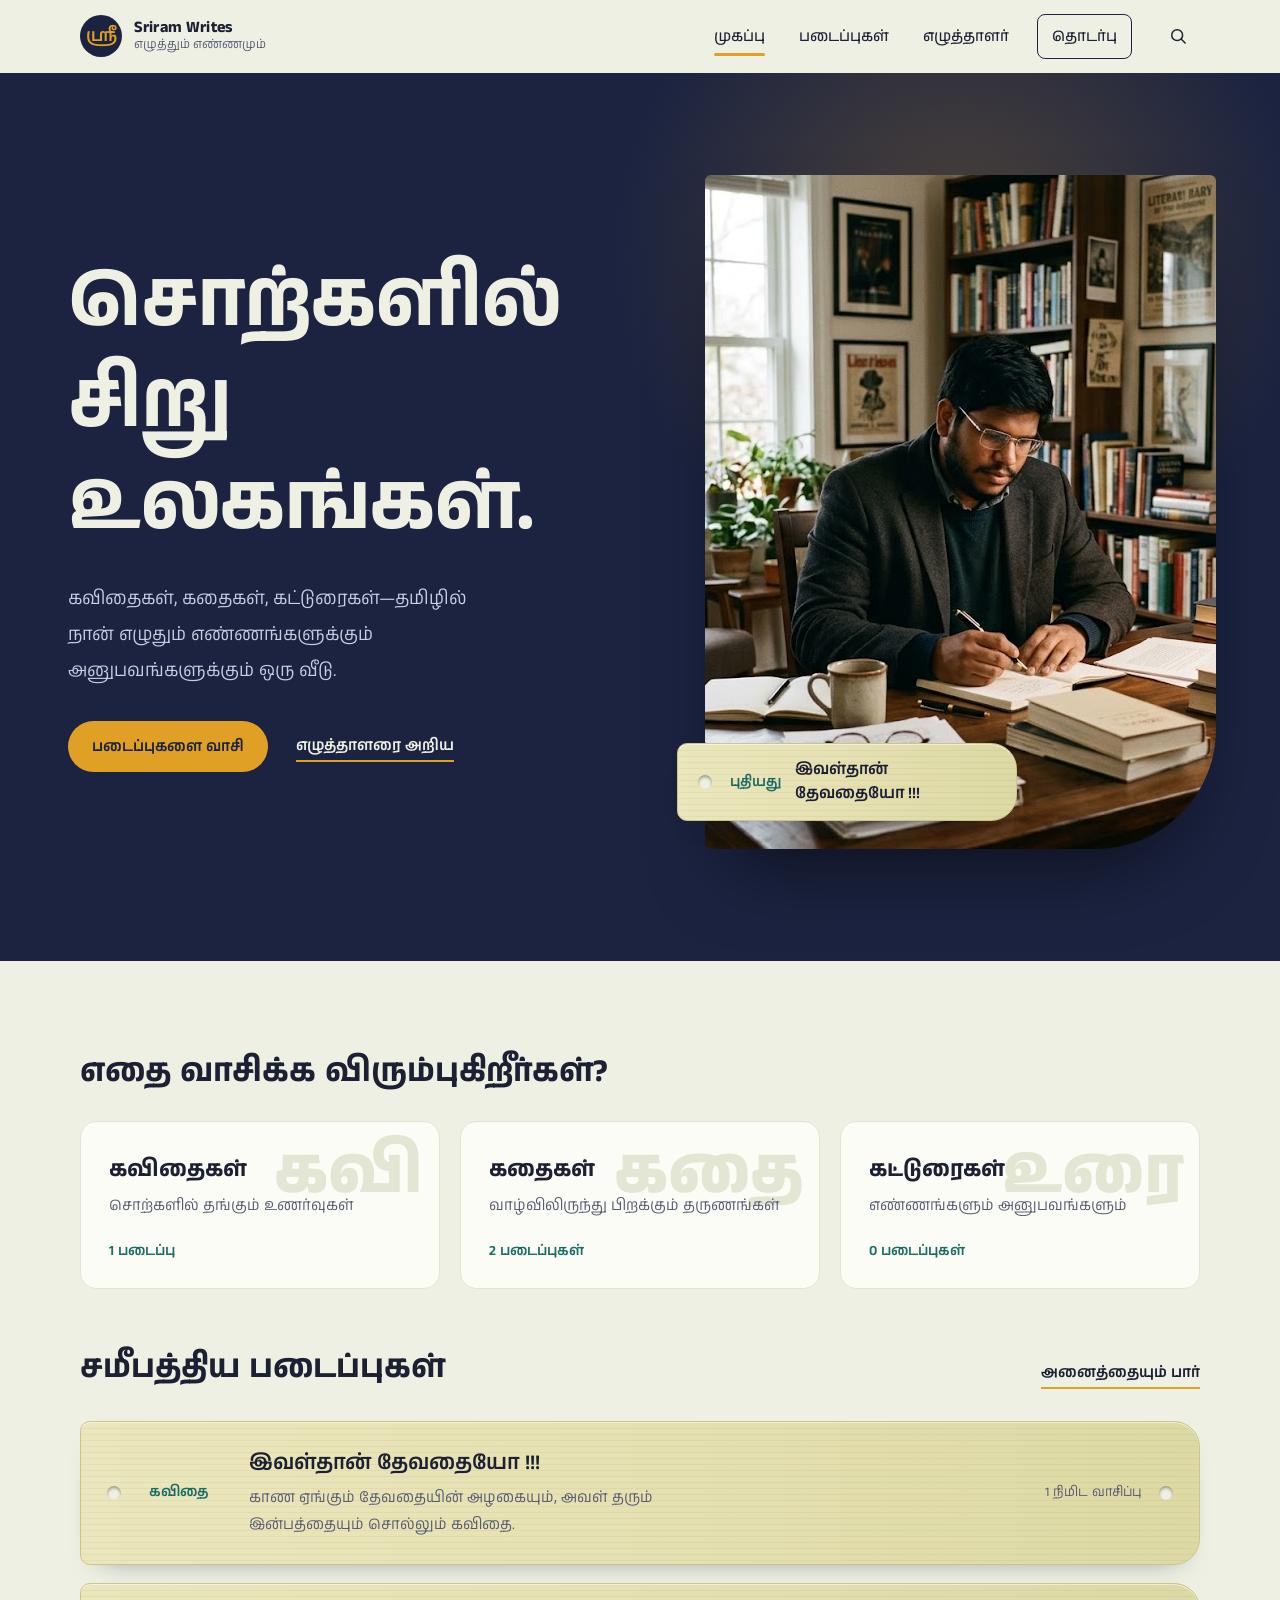
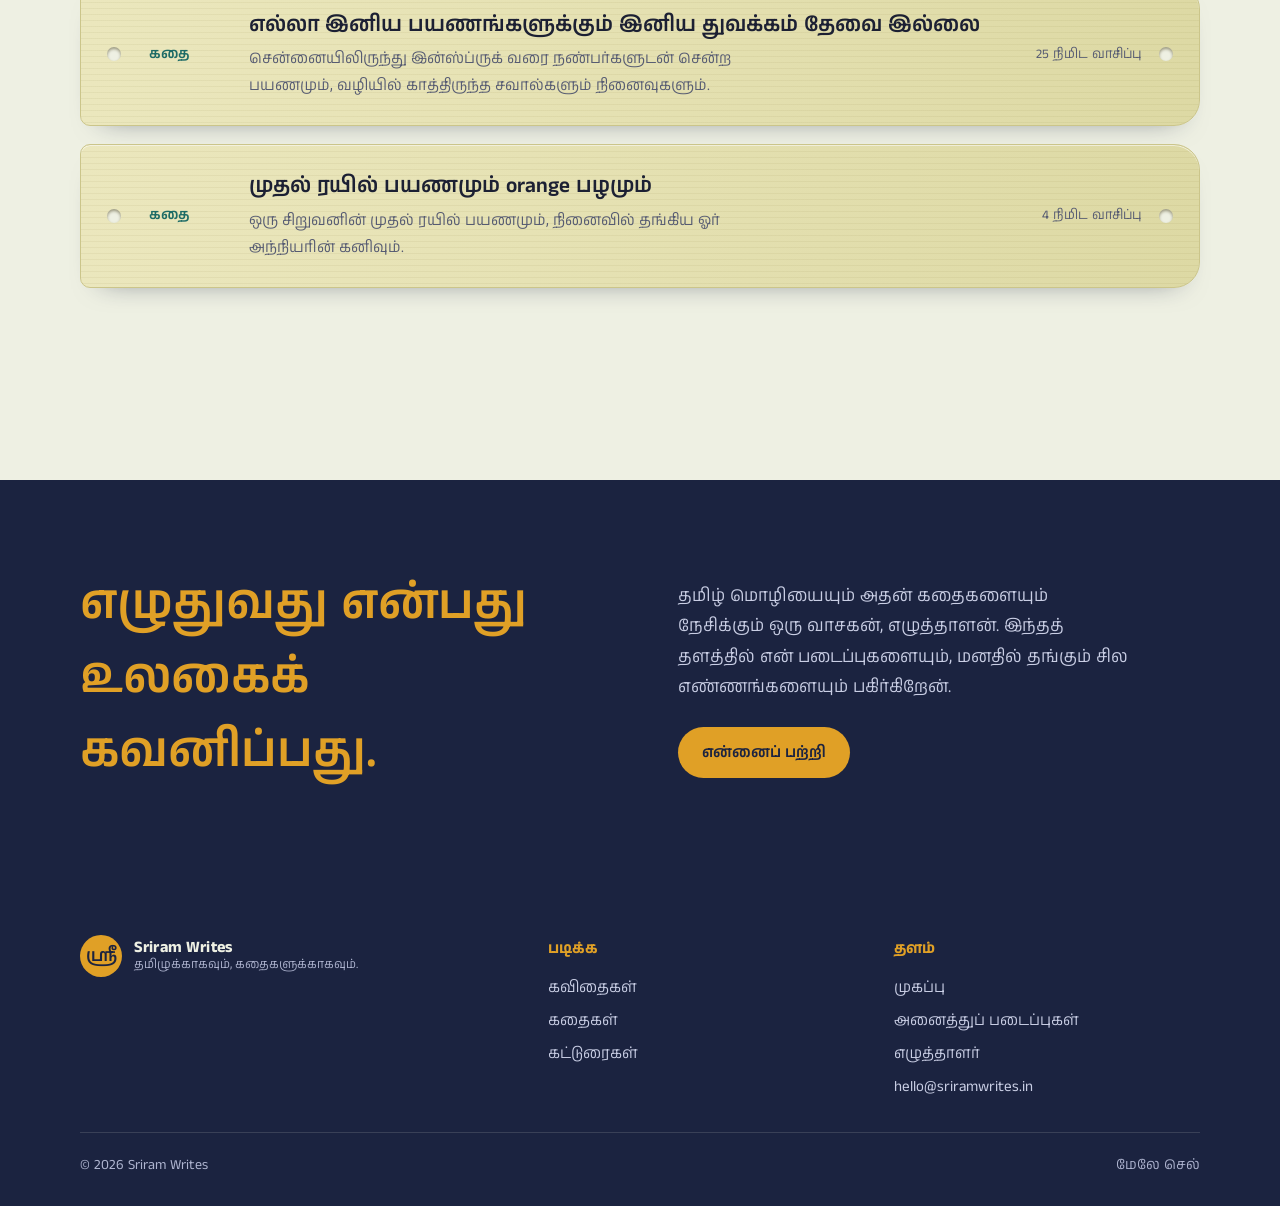
==== commit cc5b0028: "UI update latest" ====
--- a/index.html
+++ b/index.html
@@ -3,100 +3,83 @@
 <head>
   <meta charset="utf-8">
   <meta name="viewport" content="width=device-width, initial-scale=1">
-  <meta name="theme-color" content="#f6f2e9">
-  <meta name="description" content="Sriram's home for Tamil literature, poems, stories and reflections.">
+  <meta name="theme-color" content="#1b2340">
+  <meta name="description" content="ஸ்ரீராமின் தமிழ் இலக்கியத் தளம் — கவிதைகள், கதைகள், கட்டுரைகள்.">
   <title>Sriram Writes — தமிழ் இலக்கியம்</title>
   <link rel="preconnect" href="https://fonts.googleapis.com">
   <link rel="preconnect" href="https://fonts.gstatic.com" crossorigin>
-  <link href="https://fonts.googleapis.com/css2?family=DM+Sans:wght@400;500;600;700&family=Noto+Serif+Tamil:wght@400;500;600;700&display=swap" rel="stylesheet">
+  <link href="https://fonts.googleapis.com/css2?family=Anek+Tamil:wght@300..800&family=Noto+Serif+Tamil:wght@400;500;600;700&display=swap" rel="stylesheet">
   <link rel="stylesheet" href="styles.css">
   <script src="works.js" defer></script>
   <script src="app.js" defer></script>
 </head>
 <body>
-  <a class="skip-link" href="#main">Skip to content</a>
-  <header class="site-header">
-    <a class="brand" href="#top" aria-label="Sriram Writes home">
-      <span class="brand-mark" aria-hidden="true">ஸ்ரீ</span>
-      <span><strong>Sriram Writes</strong><small>தமிழ் · எழுத்தும் எண்ணமும்</small></span>
-    </a>
-    <button class="menu-toggle" type="button" aria-expanded="false" aria-controls="primary-nav" aria-label="வழிசெலுத்தலைத் திறக்கவும்">
-      <span></span><span></span>
-    </button>
-    <nav class="primary-nav" id="primary-nav" aria-label="முதன்மை வழிசெலுத்தல்">
-      <a href="#top">முகப்பு</a>
-      <a href="#works">படைப்புகள்</a>
-      <a href="#about">என்னைப் பற்றி</a>
-      <a class="nav-contact" href="mailto:hello@sriramwrites.in">தொடர்பு ↗</a>
-    </nav>
+  <a class="skip-link" href="#main">உள்ளடக்கத்துக்குச் செல்</a>
+  <div class="read-progress" id="read-progress" aria-hidden="true"></div>
+
+  <header class="site-header" id="site-header">
+    <div class="header-inner">
+      <a class="brand" href="#/" aria-label="Sriram Writes – முகப்பு">
+        <span class="brand-mark" aria-hidden="true">ஸ்ரீ</span>
+        <span class="brand-text"><strong>Sriram Writes</strong><small>எழுத்தும் எண்ணமும்</small></span>
+      </a>
+
+      <nav class="primary-nav" id="primary-nav" aria-label="முதன்மை வழிசெலுத்தல்">
+        <a href="#/" data-route="home">முகப்பு</a>
+        <div class="nav-group">
+          <a href="#/works" data-route="works">படைப்புகள்</a>
+          <div class="nav-panel">
+            <a href="#/works/கவிதை"><strong>கவிதைகள்</strong><small>சொற்களில் தங்கும் உணர்வுகள்</small></a>
+            <a href="#/works/கதை"><strong>கதைகள்</strong><small>வாழ்விலிருந்து பிறக்கும் தருணங்கள்</small></a>
+            <a href="#/works/கட்டுரை"><strong>கட்டுரைகள்</strong><small>எண்ணங்களும் அனுபவங்களும்</small></a>
+          </div>
+        </div>
+        <a href="#/about" data-route="about">எழுத்தாளர்</a>
+        <a href="mailto:hello@sriramwrites.in" class="nav-contact">தொடர்பு</a>
+      </nav>
+
+      <div class="header-tools">
+        <button class="icon-btn" type="button" id="open-search" aria-label="தேடு (/ விசை)">
+          <svg viewBox="0 0 24 24" width="20" height="20" fill="none" stroke="currentColor" stroke-width="1.8" stroke-linecap="round" aria-hidden="true"><circle cx="11" cy="11" r="6.5"/><path d="m16 16 4.5 4.5"/></svg>
+        </button>
+        <button class="icon-btn menu-toggle" type="button" aria-expanded="false" aria-controls="primary-nav" aria-label="பட்டியலைத் திற">
+          <span></span><span></span><span></span>
+        </button>
+      </div>
+    </div>
   </header>
 
-  <main id="main">
-    <section class="hero" id="top">
-      <div class="hero-copy">
-        <p class="eyebrow"><span></span> ஒரு தனிப்பட்ட இலக்கியக் கூடம்</p>
-        <h1>சொற்களில்<br><em>சிறு உலகங்கள்.</em></h1>
-        <p class="hero-description">கவிதைகள், கதைகள், கட்டுரைகள்—தமிழில் நான் எழுதும் எண்ணங்களுக்கும் அனுபவங்களுக்கும் ஒரு வீடு.</p>
-        <div class="hero-actions">
-          <a class="button" href="#works">படைப்புகளை வாசிக்க <span aria-hidden="true">↓</span></a>
-          <a class="text-link" href="#about">எழுத்தாளரை அறிய <span aria-hidden="true">↗</span></a>
-        </div>
-        <p class="hero-signature">வாசிப்புக்கும் நினைவுகளுக்கும் ஒரு சிறிய இடம்.</p>
+  <main id="main" tabindex="-1"></main>
+
+  <footer class="site-footer">
+    <div class="footer-grid">
+      <div class="footer-about">
+        <a class="brand brand-light" href="#/"><span class="brand-mark" aria-hidden="true">ஸ்ரீ</span><span class="brand-text"><strong>Sriram Writes</strong><small>தமிழுக்காகவும், கதைகளுக்காகவும்.</small></span></a>
       </div>
-      <div class="hero-art">
-        <img src="assets/writer-at-work.png" alt="A writer working at a desk in a book-filled study">
-      </div>
-      <div class="hero-index" aria-hidden="true">01 <span></span> 03</div>
-    </section>
+      <nav aria-label="அடிக்குறிப்பு வழிசெலுத்தல்" class="footer-links">
+        <h2>படிக்க</h2>
+        <a href="#/works/கவிதை">கவிதைகள்</a>
+        <a href="#/works/கதை">கதைகள்</a>
+        <a href="#/works/கட்டுரை">கட்டுரைகள்</a>
+      </nav>
+      <nav aria-label="தளம்" class="footer-links">
+        <h2>தளம்</h2>
+        <a href="#/">முகப்பு</a>
+        <a href="#/works">அனைத்துப் படைப்புகள்</a>
+        <a href="#/about">எழுத்தாளர்</a>
+        <a href="mailto:hello@sriramwrites.in">hello@sriramwrites.in</a>
+      </nav>
+    </div>
+    <div class="footer-base"><span>© <span id="year"></span> Sriram Writes</span><a href="#top" id="to-top">மேலே செல்</a></div>
+  </footer>
 
-    <section class="discover section-wrap" aria-labelledby="discover-title">
-      <div class="discover-heading">
-        <p class="eyebrow">எதை வாசிக்க விரும்புகிறீர்கள்?</p>
-        <h2 id="discover-title">உங்கள் வாசிப்பைத் தேர்ந்தெடுங்கள்</h2>
-      </div>
-      <div class="category-grid">
-        <button class="category-card" type="button" data-quick-filter="கவிதை">
-          <span class="category-icon" aria-hidden="true">கு</span>
-          <span class="category-copy"><strong>கவிதைகள்</strong><small>சொற்களில் தங்கும் உணர்வுகள்</small></span>
-          <span class="category-arrow" aria-hidden="true">↗</span>
-        </button>
-        <button class="category-card" type="button" data-quick-filter="கதை">
-          <span class="category-icon" aria-hidden="true">க</span>
-          <span class="category-copy"><strong>கதைகள்</strong><small>வாழ்விலிருந்து பிறக்கும் தருணங்கள்</small></span>
-          <span class="category-arrow" aria-hidden="true">↗</span>
-        </button>
-        <button class="category-card" type="button" data-quick-filter="கட்டுரை">
-          <span class="category-icon" aria-hidden="true">எ</span>
-          <span class="category-copy"><strong>கட்டுரைகள்</strong><small>எண்ணங்களும் அனுபவங்களும்</small></span>
-          <span class="category-arrow" aria-hidden="true">↗</span>
-        </button>
-      </div>
-    </section>
-    <section class="works section-wrap" id="works">
-      <div class="section-heading">
-        <div><p class="eyebrow">எழுத்துகளின் தொகுப்பு</p><h2>படைப்புகள்</h2></div>
-        <p class="section-note">வாசிக்க ஒரு வரி போதும்.<br>தங்க ஒரு உணர்வு போதும்.</p>
-      </div>
-      <div class="work-tools">
-        <div class="filters" role="group" aria-label="Filter works by type">
-          <button class="filter active" data-filter="all" type="button">அனைத்தும்</button>
-          <button class="filter" data-filter="கவிதை" type="button">கவிதை</button>
-          <button class="filter" data-filter="கதை" type="button">கதை</button>
-          <button class="filter" data-filter="கட்டுரை" type="button">கட்டுரை</button>
-        </div>
-        <label class="search"><span aria-hidden="true">⌕</span><input id="search" type="search" placeholder="தேடுங்கள்" aria-label="Search works"></label>
-      </div>
-      <div id="work-list" class="work-list" aria-live="polite"></div>
-      <p class="editor-note">உங்கள் படைப்புகளைச் சேர்க்க, <code>works.js</code> கோப்பில் உள்ள பட்டியலைத் திருத்துங்கள்.</p>
-    </section>
-
-    <section class="about" id="about">
-      <div class="about-symbol" aria-hidden="true">“</div>
-      <div class="about-copy"><p class="eyebrow">எழுத்தாளரைப் பற்றி</p><h2>வணக்கம்,<br>நான் ஸ்ரீராம்.</h2><p>தமிழ் மொழியையும் அதன் கதைகளையும் நேசிக்கும் ஒரு வாசகன், எழுத்தாளன். இந்தத் தளத்தில் என் படைப்புகளையும், மனதில் தங்கும் சில எண்ணங்களையும் பகிர்கிறேன்.</p><p class="about-hint">இந்த அறிமுகத்தை உங்கள் சொற்களில் மாற்றுங்கள்.</p></div>
-      <div class="about-side"><span>எழுதுவது என்பது</span><span>உலகைக் கவனிப்பது.</span><span class="about-dot">✳</span></div>
-    </section>
-  </main>
-
-  <footer class="site-footer"><a class="footer-brand" href="#top">Sriram Writes <span>© <span id="year"></span></span></a><p>தமிழுக்காகவும், கதைகளுக்காகவும்.</p><a href="#top">மீண்டும் மேலே ↑</a></footer>
+  <dialog class="search-dialog" id="search-dialog" aria-label="படைப்புகளில் தேடு">
+    <form method="dialog" class="search-head" id="search-form">
+      <svg viewBox="0 0 24 24" width="22" height="22" fill="none" stroke="currentColor" stroke-width="1.8" stroke-linecap="round" aria-hidden="true"><circle cx="11" cy="11" r="6.5"/><path d="m16 16 4.5 4.5"/></svg>
+      <input id="search-input" type="search" placeholder="தலைப்பு, சொல் அல்லது வரியைத் தேடுங்கள்" autocomplete="off" aria-label="தேடல் சொல்">
+      <button type="button" class="search-close" id="close-search" aria-label="மூடு">Esc</button>
+    </form>
+    <div class="search-results" id="search-results" aria-live="polite"></div>
+  </dialog>
 </body>
 </html>
--- a/styles.css
+++ b/styles.css
@@ -1,90 +1,257 @@
-:root{--paper:#f6f2e9;--ink:#24251f;--muted:#77766e;--line:#ded9ce;--orange:#bc5e3d;--green:#465849;--serif:"Noto Serif Tamil",serif;--sans:"DM Sans",sans-serif}*{box-sizing:border-box}html{scroll-behavior:smooth}body{margin:0;background:var(--paper);color:var(--ink);font-family:var(--serif);-webkit-font-smoothing:antialiased}a{color:inherit;text-decoration:none}.skip-link{position:absolute;left:-999px;top:1rem;padding:.7rem;background:#fff;z-index:10}.skip-link:focus{left:1rem}.site-header{height:88px;padding:0 7.2%;display:flex;align-items:center;justify-content:space-between;border-bottom:1px solid rgba(36,37,31,.1)}.brand{display:flex;gap:12px;align-items:center;font-family:var(--sans)}.brand-mark{display:grid;place-items:center;width:40px;height:40px;border:1px solid var(--orange);border-radius:50%;color:var(--orange);font-family:var(--serif);font-size:16px}.brand strong{display:block;font-size:15px;letter-spacing:.01em}.brand small{display:block;margin-top:3px;color:var(--muted);font-family:var(--serif);font-size:10px}.site-header nav{display:flex;gap:38px;align-items:center;font-size:13px}.site-header nav a{transition:color .2s}.site-header nav a:hover,.site-footer a:hover{color:var(--orange)}.nav-contact{padding:10px 15px;border:1px solid var(--line);border-radius:2px}.hero{position:relative;min-height:600px;padding:70px 12% 88px;display:grid;grid-template-columns:1fr .86fr;align-items:center;gap:8%;overflow:hidden}.hero-copy{max-width:520px}.eyebrow{margin:0 0 18px;color:var(--orange);font-size:11px;letter-spacing:.1em}.hero .eyebrow span{display:inline-block;width:22px;height:1px;margin:0 9px 4px 0;background:var(--orange)}h1,h2,h3,p{margin-top:0}.hero h1{margin-bottom:22px;font-size:clamp(48px,6vw,78px);font-weight:500;line-height:1.27;letter-spacing:-.045em}.hero h1 em{color:var(--orange);font-style:normal}.hero-description{max-width:390px;margin-bottom:31px;color:#66665e;font-size:16px;line-height:2}.button{display:inline-flex;align-items:center;gap:30px;padding:13px 18px;background:var(--green);color:#fff;font-size:13px;transition:background .2s}.button:hover{background:#354539}.button span{font-family:var(--sans)}.hero-art{position:relative;height:390px;max-width:370px;width:100%;justify-self:center;background:#eae3d5;overflow:hidden}.sun{position:absolute;top:36px;right:38px;width:90px;height:90px;border-radius:50%;background:#d2a36c;opacity:.8}.arch{position:absolute;right:43px;bottom:-45px;width:205px;height:320px;border:1px solid #c5b9a3;border-bottom:0;border-radius:110px 110px 0 0}.book{position:absolute;bottom:56px;width:123px;height:28px;border-radius:2px 5px 2px 2px;box-shadow:0 7px 14px #5045382b}.book-back{left:87px;background:#79806b;transform:rotate(-9deg)}.book-front{left:104px;bottom:84px;height:156px;width:105px;background:#bd6948;transform:rotate(7deg);display:grid;place-items:center;color:#f9ead0;font-size:20px;box-shadow:7px 11px 19px #50453835}.book-front:after{position:absolute;content:"";height:100%;width:1px;left:10px;background:#f1d7b85c}.leaf{position:absolute;z-index:1;width:56px;height:27px;border:1px solid #73816f;border-radius:100% 0 100% 0;transform-origin:bottom left}.leaf-one{left:85px;top:83px;transform:rotate(-32deg)}.leaf-two{left:72px;top:117px;transform:rotate(15deg)}.leaf-three{left:109px;top:123px;transform:rotate(-50deg)}.art-caption{position:absolute;left:22px;bottom:17px;color:#6f6b61;font-size:10px;line-height:1.7}.art-caption small{font-size:9px}.hero-index{position:absolute;bottom:31px;left:12%;display:flex;align-items:center;gap:11px;color:#8a887f;font-family:var(--sans);font-size:9px;letter-spacing:.12em}.hero-index span{width:38px;height:1px;background:var(--orange)}.section-wrap{padding:100px 12% 110px}.works{background:#fbf9f4}.section-heading{display:flex;align-items:end;justify-content:space-between;border-bottom:1px solid var(--line);padding-bottom:24px}.section-heading .eyebrow{margin-bottom:10px}.section-heading h2,.about h2{margin:0;font-size:39px;font-weight:500;letter-spacing:-.04em}.section-note{margin:0 0 4px;color:var(--muted);font-size:12px;line-height:1.9}.work-tools{display:flex;align-items:center;justify-content:space-between;padding:22px 0}.filters{display:flex;gap:8px}.filter{padding:7px 13px;border:1px solid transparent;background:transparent;color:#77766e;font-family:var(--serif);font-size:11px;cursor:pointer}.filter:hover,.filter.active{border-color:#d8cabc;background:#f4eee5;color:var(--orange)}.search{display:flex;align-items:center;gap:8px;color:var(--muted)}.search span{font-family:var(--sans);font-size:21px}.search input{width:115px;border:0;border-bottom:1px solid var(--line);outline:0;background:transparent;padding:7px 0;color:var(--ink);font-family:var(--serif);font-size:11px}.search input:focus{border-color:var(--orange)}.work-list{border-top:1px solid var(--line)}.work-card{display:grid;grid-template-columns:55px 1fr 20px;gap:13px;padding:26px 5px;border-bottom:1px solid var(--line);align-items:start}.work-number{padding-top:5px;color:#aaa69c;font-family:var(--sans);font-size:10px}.work-meta{display:flex;gap:12px;color:var(--orange);font-size:10px}.work-meta span+span{color:#a09b91}.work-main h3{margin:8px 0 6px;font-size:19px;font-weight:500}.work-main p{margin:0;color:#77766e;font-size:12px;line-height:1.9}.work-arrow{color:#9d9588}.work-main details{margin-top:12px;font-size:12px}.work-main summary{color:var(--green);cursor:pointer}.work-body{padding-top:10px;line-height:2.1;white-space:pre-wrap}.empty-state{padding:54px 20px;text-align:center}.empty-flower{color:var(--orange);font-size:25px}.empty-state h3{margin:9px 0;font-size:19px;font-weight:500}.empty-state p{margin:0;color:var(--muted);font-size:12px;line-height:1.9}.editor-note{margin:17px 0 0;color:#a09b91;font-size:10px}.editor-note code{color:var(--green);font-family:var(--sans)}.about{position:relative;display:grid;grid-template-columns:.7fr 1.3fr .8fr;gap:40px;align-items:center;padding:95px 15%;background:#e9e7dc}.about-symbol{align-self:start;color:#c77d5d;font-size:100px;line-height:1}.about-copy{max-width:480px}.about-copy .eyebrow{margin-bottom:12px}.about h2{margin-bottom:18px;font-size:34px;line-height:1.5}.about-copy>p:not(.eyebrow):not(.about-hint){color:#686a60;font-size:13px;line-height:2.1}.about-hint{margin:16px 0 0;color:#9d8d7c;font-size:10px}.about-side{align-self:end;display:flex;flex-direction:column;gap:8px;color:#6d7566;font-size:12px}.about-side span:nth-child(2){color:var(--orange)}.about-dot{margin-top:25px;font-size:28px}.site-footer{min-height:92px;padding:22px 7.2%;display:flex;align-items:center;justify-content:space-between;font-size:10px;color:#77766e}.footer-brand{color:var(--ink);font-family:var(--sans);font-size:12px;font-weight:600}.footer-brand span{margin-left:7px;color:#aaa69c;font-size:9px;font-weight:400}.site-footer p{margin:0}.site-footer>a:last-child{font-size:10px}@media(max-width:760px){.site-header{height:72px;padding:0 6%}.site-header nav{gap:14px;font-size:11px}.site-header nav a:nth-child(2){display:none}.nav-contact{padding:8px 10px}.hero{padding:55px 8% 78px;grid-template-columns:1fr;gap:34px}.hero h1{font-size:54px}.hero-art{height:330px;max-width:100%}.hero-index{left:8%}.section-wrap{padding:70px 8%}.section-heading{align-items:start;gap:20px}.section-heading h2{font-size:32px}.section-note{font-size:10px}.work-tools{align-items:start;gap:15px;flex-direction:column}.filters{flex-wrap:wrap}.search{align-self:flex-end}.about{padding:65px 9%;grid-template-columns:38px 1fr;gap:17px}.about-symbol{font-size:60px}.about h2{font-size:29px}.about-side{grid-column:2;flex-direction:row;flex-wrap:wrap;align-items:center}.about-dot{margin:0}.site-footer{padding:22px 7%;gap:12px;flex-wrap:wrap}.site-footer p{order:3;width:100%}}@media(max-width:390px){.brand strong{font-size:13px}.site-header nav{gap:10px}.site-header nav a:first-child{font-size:10px}.hero h1{font-size:46px}.section-note{display:none}.work-card{grid-template-columns:30px 1fr 14px}}
-
-.hero-art{height:auto;aspect-ratio:auto;max-width:520px;width:100%;justify-self:center;background:transparent;overflow:visible;box-shadow:none}.hero-art img{display:block;width:100%;height:auto;object-fit:contain;object-position:center;border-radius:2px;box-shadow:0 18px 40px rgba(48,38,24,.12)}@media(max-width:760px){.hero-art{height:auto;max-width:100%}.hero-art img{height:auto}}
-
-/* Clearer reading paths and responsive navigation */
-.site-header{position:sticky;top:0;z-index:20;height:76px;background:rgba(246,242,233,.94);backdrop-filter:blur(14px);border-bottom-color:rgba(36,37,31,.08)}
-.site-header nav{gap:8px}
-.site-header nav a{padding:10px 14px;border-radius:3px;color:#5f6058;transition:background .2s,color .2s}
-.site-header nav a:hover,.site-header nav a:focus-visible{background:#eee8dc;color:var(--orange)}
-.site-header nav .nav-contact{margin-left:8px;border-color:#d9cbbd;color:var(--ink)}
-.menu-toggle{display:none}
-.hero{min-height:620px;max-width:1440px;margin:0 auto;grid-template-columns:minmax(0,1.08fr) minmax(300px,.82fr);gap:10%;padding-top:84px;padding-bottom:100px}
-.hero-copy{max-width:590px}
-.hero .eyebrow{display:flex;align-items:center;letter-spacing:.12em}
-.hero h1{font-size:clamp(56px,6.3vw,88px);line-height:1.24}
-.hero-description{max-width:430px;font-size:16px;line-height:2.05}
-.hero-actions{display:flex;align-items:center;gap:25px;flex-wrap:wrap}
-.button{min-height:48px;padding:14px 19px;border-radius:2px;box-shadow:0 7px 16px rgba(49,62,50,.12)}
-.text-link{display:inline-flex;align-items:center;gap:8px;color:var(--green);font-size:12px}
-.text-link:hover{color:var(--orange)}
-.hero-signature{margin:23px 0 0;color:#928d82;font-size:11px;letter-spacing:.02em}
-.hero-art{height:410px;max-width:410px;border-radius:190px 190px 4px 4px;box-shadow:0 22px 55px rgba(67,57,40,.11)}
-.hero-index{bottom:30px}
-.discover{padding-top:52px;padding-bottom:62px;background:#eeeae0}
-.discover-heading{display:flex;align-items:end;justify-content:space-between;gap:24px;margin-bottom:22px}
-.discover-heading .eyebrow{margin:0 0 5px}
-.discover-heading h2{margin:0;font-size:24px;font-weight:500;letter-spacing:-.03em}
-.category-grid{display:grid;grid-template-columns:repeat(3,minmax(0,1fr));gap:14px}
-.category-card{display:flex;align-items:center;gap:14px;min-width:0;padding:18px 16px;border:1px solid #ded8cb;border-radius:4px;background:rgba(251,249,244,.8);color:var(--ink);text-align:left;font:inherit;cursor:pointer;transition:transform .2s,border-color .2s,box-shadow .2s}
-.category-card:hover,.category-card:focus-visible{transform:translateY(-3px);border-color:#c9a78e;box-shadow:0 10px 24px rgba(64,53,37,.08)}
-.category-icon{display:grid;place-items:center;flex:0 0 42px;width:42px;height:42px;border-radius:50%;background:#f1e1d4;color:var(--orange);font-size:17px}
-.category-copy{display:grid;gap:4px;min-width:0}
-.category-copy strong{font-size:13px;font-weight:500}
-.category-copy small{color:var(--muted);font-size:10px;line-height:1.65}
-.category-arrow{margin-left:auto;color:#9d9588;font-family:var(--sans)}
-.works.section-wrap{scroll-margin-top:78px}
-.section-heading h2,.about h2{letter-spacing:-.025em}
-.work-card{transition:background .18s,padding .18s}
-.work-card:hover{background:rgba(238,234,224,.34);padding-left:12px;padding-right:12px}
-.filter,.search input{font-size:12px}
-.filter{padding:9px 15px;border-radius:3px}
-.filter:focus-visible,.search input:focus-visible,.button:focus-visible,.text-link:focus-visible,.site-header a:focus-visible,.site-footer a:focus-visible{outline:2px solid var(--orange);outline-offset:3px}
-.about{scroll-margin-top:76px}
-@media(max-width:900px){
-  .hero{padding-left:9%;padding-right:9%;gap:7%;grid-template-columns:1fr .85fr}
-  .hero h1{font-size:clamp(50px,7vw,70px)}
-  .hero-art{height:350px}
-  .category-card{gap:10px;padding:15px 12px}
-}
-@media(max-width:680px){
-  .site-header{height:68px;padding:0 6%}
-  .brand{gap:9px}
-  .brand-mark{width:36px;height:36px}
-  .menu-toggle{display:flex;position:relative;z-index:22;width:42px;height:42px;flex-direction:column;align-items:center;justify-content:center;gap:6px;border:1px solid var(--line);border-radius:3px;background:#fbf9f4;cursor:pointer}
-  .menu-toggle span{width:17px;height:1.5px;background:var(--ink);transition:transform .2s}
-  .menu-toggle[aria-expanded="true"] span:first-child{transform:translateY(3.75px) rotate(45deg)}
-  .menu-toggle[aria-expanded="true"] span:last-child{transform:translateY(-3.75px) rotate(-45deg)}
-  .site-header .primary-nav{display:none;position:absolute;top:calc(100% - 1px);left:0;right:0;flex-direction:column;align-items:stretch;gap:4px;padding:12px 6% 18px;border-bottom:1px solid var(--line);background:var(--paper);box-shadow:0 14px 24px rgba(40,36,28,.08)}
-  .site-header .primary-nav.is-open{display:flex}
-  .site-header .primary-nav a{padding:12px 13px;font-size:13px}
-  .site-header .primary-nav .nav-contact{margin:4px 0 0;text-align:center}
-  .hero{min-height:0;padding:57px 8% 86px;grid-template-columns:1fr;gap:35px}
-  .hero h1{font-size:clamp(47px,12vw,64px)}
-  .hero-description{font-size:14px}
-  .hero-art{height:min(82vw,360px);max-width:420px;border-radius:180px 180px 4px 4px}
-  .hero-index{left:8%;bottom:28px}
-  .discover{padding:42px 8% 48px}
-  .discover-heading{display:block;margin-bottom:18px}
-  .discover-heading h2{font-size:21px}
-  .category-grid{grid-template-columns:1fr;gap:9px}
-  .category-card{padding:12px 14px}
-  .section-wrap{padding:66px 8% 76px}
-  .section-heading{align-items:start}
-  .section-heading h2{font-size:30px}
-  .work-tools{gap:14px}
-  .filters{gap:5px}
-  .filter{padding:8px 11px}
-  .work-card{grid-template-columns:32px minmax(0,1fr) 14px;gap:9px;padding:21px 0}
-  .work-card:hover{padding-left:5px;padding-right:5px}
-  .work-main h3{font-size:17px;line-height:1.7}
-  .work-main p,.work-main details{font-size:12px;line-height:1.9}
-  .about{padding:60px 9%;grid-template-columns:32px minmax(0,1fr);gap:14px}
-}
-@media(prefers-reduced-motion:reduce){html{scroll-behavior:auto}*,*::before,*::after{scroll-behavior:auto!important;transition:none!important}}
-.site-header .primary-nav a:nth-child(2){display:block}
-
-/* Keep the uploaded writer photo at its natural proportions. */
-.hero-art{height:auto;aspect-ratio:auto;max-width:520px;border-radius:4px;background:transparent;overflow:visible;box-shadow:none}
-.hero-art img{display:block;width:100%;height:auto;object-fit:contain;object-position:center;border-radius:4px;box-shadow:0 22px 55px rgba(67,57,40,.11)}
-@media(max-width:680px){.hero-art{height:auto;max-width:100%}.hero-art img{height:auto}}+/* Sriram Writes — palm-leaf manuscript theme */
+:root {
+  --ink: #1b2340;
+  --ink-2: #2b3560;
+  --wash: #eef0e3;
+  --wash-2: #e2e6d3;
+  --leaf: #e6e2b4;
+  --leaf-edge: #cbc58a;
+  --lamp: #e0a026;
+  --teal: #1d6b66;
+  --text: #1c2033;
+  --muted: #565b72;
+  --on-ink: #eef0e3;
+  --head: "Anek Tamil", "Noto Sans Tamil", system-ui, sans-serif;
+  --read: "Noto Serif Tamil", "Latha", serif;
+  --gutter: clamp(18px, 5vw, 64px);
+  --max: 1120px;
+  --header-h: 72px;
+}
+
+*, *::before, *::after { box-sizing: border-box; }
+html { scroll-behavior: smooth; scroll-padding-top: calc(var(--header-h) + 16px); }
+body { margin: 0; background: var(--wash); color: var(--text); font-family: var(--head); font-size: 17px; line-height: 1.8; -webkit-font-smoothing: antialiased; }
+body.menu-open { overflow: hidden; }
+img { max-width: 100%; display: block; }
+a { color: inherit; text-decoration: none; }
+h1, h2, h3, p { margin-top: 0; }
+:focus-visible { outline: 3px solid var(--lamp); outline-offset: 3px; border-radius: 3px; }
+main { outline: none; min-height: 60vh; }
+
+.skip-link { position: absolute; left: -999px; top: 8px; z-index: 100; padding: 10px 16px; background: #fff; border-radius: 6px; }
+.skip-link:focus { left: 8px; }
+.wrap { width: min(100% - 2 * var(--gutter), var(--max)); margin-inline: auto; }
+
+/* ---------- header ---------- */
+.site-header { position: sticky; top: 0; z-index: 40; background: transparent; border-bottom: 1px solid transparent; transition: border-color .2s, box-shadow .2s; }
+.site-header::before { content: ""; position: absolute; inset: 0; z-index: -1; background: rgba(238, 240, 227, .92); backdrop-filter: blur(10px); }
+.site-header.is-scrolled { border-bottom-color: var(--wash-2); box-shadow: 0 6px 24px -18px rgba(27, 35, 64, .5); }
+.header-inner { height: var(--header-h); width: min(100% - 2 * var(--gutter), var(--max)); margin-inline: auto; display: flex; align-items: center; gap: 24px; }
+.brand { display: flex; align-items: center; gap: 12px; margin-right: auto; }
+.brand-mark { display: grid; place-items: center; width: 42px; height: 42px; border-radius: 50%; background: var(--ink); color: var(--lamp); font-size: 17px; font-weight: 600; }
+.brand-text strong { display: block; font-size: 16px; font-weight: 700; line-height: 1.2; letter-spacing: .01em; }
+.brand-text small { display: block; font-size: 12px; color: var(--muted); line-height: 1.4; }
+.brand-light .brand-mark { background: var(--lamp); color: var(--ink); }
+.brand-light small { color: #aeb4cf; }
+
+.primary-nav { display: flex; align-items: center; gap: 6px; font-size: 15px; font-weight: 500; }
+.primary-nav > a, .nav-group > a { position: relative; display: block; padding: 8px 14px; border-radius: 8px; transition: background .15s, color .15s; }
+.primary-nav > a:hover, .nav-group > a:hover { background: var(--wash-2); }
+.primary-nav [aria-current="page"]::after { content: ""; position: absolute; left: 14px; right: 14px; bottom: 2px; height: 3px; border-radius: 2px; background: var(--lamp); }
+.nav-contact { border: 1.5px solid var(--ink); margin-left: 8px; }
+.nav-contact:hover { background: var(--ink) !important; color: var(--on-ink); }
+
+.nav-group { position: relative; }
+.nav-panel { position: absolute; top: 100%; left: -14px; width: 290px; padding: 10px; border-radius: 14px; background: #fbfcf5; border: 1px solid var(--wash-2); box-shadow: 0 24px 48px -24px rgba(27, 35, 64, .45); opacity: 0; visibility: hidden; transform: translateY(6px); transition: opacity .15s, transform .15s, visibility .15s; }
+.nav-group:hover .nav-panel, .nav-group:focus-within .nav-panel { opacity: 1; visibility: visible; transform: none; }
+.nav-panel a { display: block; padding: 10px 14px; border-radius: 9px; line-height: 1.5; }
+.nav-panel a:hover { background: var(--wash); }
+.nav-panel strong { display: block; font-weight: 600; }
+.nav-panel small { color: var(--muted); font-size: 13px; }
+
+.header-tools { display: flex; gap: 4px; }
+.icon-btn { display: grid; place-items: center; width: 44px; height: 44px; border: 0; border-radius: 50%; background: transparent; color: var(--text); cursor: pointer; transition: background .15s; }
+.icon-btn:hover { background: var(--wash-2); }
+.menu-toggle { display: none; gap: 5px; align-content: center; }
+.menu-toggle span { display: block; width: 20px; height: 2px; background: currentColor; border-radius: 2px; transition: transform .2s, opacity .2s; }
+.menu-toggle[aria-expanded="true"] span:nth-child(1) { transform: translateY(7px) rotate(45deg); }
+.menu-toggle[aria-expanded="true"] span:nth-child(2) { opacity: 0; }
+.menu-toggle[aria-expanded="true"] span:nth-child(3) { transform: translateY(-7px) rotate(-45deg); }
+
+.read-progress { position: fixed; top: 0; left: 0; right: 0; height: 3px; z-index: 60; background: var(--lamp); transform: scaleX(0); transform-origin: left; }
+
+/* ---------- buttons & links ---------- */
+.button { display: inline-block; padding: 12px 24px; border-radius: 999px; background: var(--ink); color: var(--on-ink); font-weight: 600; font-size: 15px; transition: background .15s, transform .15s; }
+.button:hover { background: var(--ink-2); }
+.button:active { transform: translateY(1px); }
+.button-light { background: var(--lamp); color: var(--ink); }
+.button-light:hover { background: #ecb343; }
+.text-link { font-weight: 600; font-size: 15px; border-bottom: 2px solid var(--lamp); padding-bottom: 1px; transition: border-color .15s; }
+.text-link:hover { border-color: currentColor; }
+
+/* ---------- hero ---------- */
+.hero { position: relative; overflow: hidden; background: var(--ink); color: var(--on-ink); padding: clamp(48px, 8vw, 104px) var(--gutter) clamp(56px, 9vw, 112px); display: grid; grid-template-columns: minmax(0, 1.05fr) minmax(0, .95fr); gap: clamp(32px, 6vw, 88px); align-items: center; }
+.hero::before { content: ""; position: absolute; right: -10%; top: -30%; width: 70vmax; height: 70vmax; background: radial-gradient(circle, rgba(224, 160, 38, .26), rgba(224, 160, 38, 0) 55%); pointer-events: none; }
+.hero > * { position: relative; }
+.hero-copy { max-width: 560px; margin-left: auto; }
+.hero h1 { margin: 0 0 24px; font-size: clamp(42px, 6.2vw, 84px); font-weight: 700; line-height: 1.28; letter-spacing: -.02em; }
+.hero-description { max-width: 440px; margin-bottom: 32px; font-size: 18px; line-height: 2; color: #c9cee4; }
+.hero-actions { display: flex; align-items: center; flex-wrap: wrap; gap: 14px 28px; }
+.hero .button { background: var(--lamp); color: var(--ink); }
+.hero .button:hover { background: #ecb343; }
+.hero .text-link { color: var(--on-ink); }
+.hero-art { margin: 0; max-width: 560px; }
+.hero-art img { width: 100%; aspect-ratio: 4 / 3.3; object-fit: cover; object-position: 48% 40%; border-radius: 6px 6px 120px 6px; box-shadow: 0 40px 80px -30px rgba(0, 0, 0, .6); }
+.hero-leaf { position: absolute !important; left: -28px; bottom: 28px; width: min(340px, 78%); }
+
+/* ---------- palm-leaf strip ---------- */
+.leaf { position: relative; display: grid; grid-template-columns: 72px minmax(0, 1fr) auto; gap: 8px 28px; align-items: center; padding: 26px 40px 26px 68px; background:
+    repeating-linear-gradient(180deg, rgba(120, 104, 40, .07) 0 1px, transparent 1px 6px),
+    linear-gradient(90deg, #ebe7bd, var(--leaf) 40%, #ddd9a4);
+  border: 1px solid var(--leaf-edge); border-radius: 10px 26px 26px 10px; color: var(--text); box-shadow: 0 1px 0 rgba(255, 255, 255, .6) inset, 0 14px 28px -22px rgba(27, 35, 64, .6); transition: transform .2s, box-shadow .2s; }
+.leaf::before, .leaf::after { content: ""; position: absolute; top: 50%; width: 14px; height: 14px; margin-top: -7px; border-radius: 50%; background: var(--wash); box-shadow: inset 0 2px 3px rgba(60, 50, 10, .45); }
+.leaf::before { left: 26px; }
+.leaf::after { right: 26px; }
+.leaf:hover { transform: translateY(-3px); box-shadow: 0 1px 0 rgba(255, 255, 255, .6) inset, 0 22px 34px -22px rgba(27, 35, 64, .7); }
+.leaf-type { font-size: 14px; font-weight: 600; color: var(--teal); }
+.leaf-main h3 { margin: 0; font-size: 21px; font-weight: 600; line-height: 1.5; }
+.leaf-main p { margin: 4px 0 0; color: var(--muted); font-size: 15px; line-height: 1.8; max-width: 62ch; }
+.leaf-meta { display: grid; justify-items: end; gap: 0; margin-right: 18px; font-size: 13px; color: var(--muted); white-space: nowrap; }
+.leaves { display: grid; gap: 18px; }
+
+.hero-leaf { grid-template-columns: auto minmax(0, 1fr); padding: 14px 36px 14px 52px; gap: 14px; }
+.hero-leaf::before { left: 20px; }
+.hero-leaf::after { display: none; }
+.hero-leaf h3 { font-size: 16px; }
+
+/* ---------- sections ---------- */
+.section-title { font-size: clamp(24px, 3vw, 32px); font-weight: 700; line-height: 1.5; margin-bottom: 24px; }
+.section-row .text-link { white-space: nowrap; }
+.section-row { flex-wrap: wrap; display: flex; align-items: baseline; justify-content: space-between; gap: 16px; margin-bottom: 4px; }
+.tiles-section { padding-block: clamp(48px, 7vw, 88px) 24px; }
+.latest-section { padding-block: 32px clamp(56px, 8vw, 96px); }
+
+.tiles { display: grid; grid-template-columns: repeat(3, 1fr); gap: 20px; }
+.tile { position: relative; display: grid; align-content: start; gap: 2px; padding: 28px 28px 24px; border-radius: 16px; background: #fbfcf5; border: 1px solid var(--wash-2); overflow: hidden; transition: border-color .2s, transform .2s; }
+.tile:hover { border-color: var(--ink); transform: translateY(-2px); }
+.tile-glyph { position: absolute; right: 16px; top: 8px; font-size: 64px; font-weight: 800; line-height: 1.4; color: var(--wash-2); pointer-events: none; transition: color .2s; }
+.tile:hover .tile-glyph { color: var(--leaf); }
+.tile strong { position: relative; font-size: 22px; font-weight: 700; }
+.tile small { position: relative; color: var(--muted); font-size: 15px; }
+.tile-count { position: relative; margin-top: 18px; font-size: 14px; font-weight: 600; color: var(--teal); }
+
+.about-band { background: var(--ink); color: var(--on-ink); padding-block: clamp(48px, 7vw, 88px); }
+.about-band-inner { display: grid; grid-template-columns: 1fr 1fr; gap: clamp(24px, 6vw, 80px); align-items: center; }
+.quote { margin: 0; font-size: clamp(28px, 4vw, 48px); font-weight: 600; line-height: 1.55; color: var(--lamp); }
+.about-band p:not(.quote) { color: #c9cee4; max-width: 46ch; margin-bottom: 24px; }
+
+/* ---------- inner pages ---------- */
+.page-head { padding-block: clamp(28px, 5vw, 56px) 24px; }
+.crumbs { display: flex; flex-wrap: wrap; gap: 4px 0; margin-bottom: 18px; font-size: 14px; color: var(--muted); }
+.crumbs a:hover { color: var(--text); text-decoration: underline; }
+.crumbs > * + *::before { content: "›"; margin: 0 10px; color: var(--leaf-edge); }
+.crumbs [aria-current] { color: var(--text); font-weight: 500; }
+.page-head h1 { margin-bottom: 8px; font-size: clamp(34px, 5vw, 56px); font-weight: 700; line-height: 1.4; }
+.lead { max-width: 52ch; color: var(--muted); font-size: 18px; }
+
+.tabs { display: flex; flex-wrap: wrap; gap: 8px; margin-bottom: 32px; }
+.tabs a { padding: 8px 18px; border-radius: 999px; border: 1.5px solid var(--leaf-edge); font-size: 15px; font-weight: 500; transition: background .15s, border-color .15s; }
+.tabs a span { margin-left: 6px; font-size: 13px; color: var(--muted); }
+.tabs a:hover { background: var(--wash-2); }
+.tabs a[aria-current="page"] { background: var(--ink); border-color: var(--ink); color: var(--on-ink); }
+.tabs a[aria-current="page"] span { color: var(--lamp); }
+.wrap > .leaves { padding-bottom: clamp(56px, 8vw, 96px); }
+
+.empty { padding: 40px; border: 1.5px dashed var(--leaf-edge); border-radius: 16px; text-align: center; }
+.empty h3, .empty h1 { margin-bottom: 6px; font-size: 22px; }
+.empty p { color: var(--muted); }
+.empty.big { margin-block: 48px 96px; padding-block: 72px; }
+
+.about-grid { display: grid; grid-template-columns: minmax(0, 1fr) minmax(0, 1fr); gap: clamp(24px, 5vw, 72px); align-items: start; padding-bottom: clamp(56px, 8vw, 96px); }
+.about-grid figure { margin: 0; }
+.about-grid img { width: 100%; border-radius: 6px 6px 100px 6px; }
+.prose p { max-width: 52ch; font-size: 18px; line-height: 2; }
+.about-links { margin-top: 24px; }
+
+/* ---------- reader ---------- */
+.reader { width: min(100% - 2 * var(--gutter), 720px); margin-inline: auto; padding-bottom: 72px; }
+.reader-head { padding-block: clamp(28px, 5vw, 56px) 8px; }
+.reader-type { margin-bottom: 4px; font-size: 15px; font-weight: 600; color: var(--teal); }
+.reader h1 { margin-bottom: 10px; font-size: clamp(30px, 5vw, 46px); font-weight: 700; line-height: 1.45; }
+.reader-meta { margin: 0; font-size: 14px; color: var(--muted); }
+.size-ctl { display: inline-flex; margin-top: 18px; border: 1.5px solid var(--leaf-edge); border-radius: 999px; overflow: hidden; }
+.size-ctl button { padding: 4px 16px; border: 0; background: transparent; font: 600 14px var(--head); color: var(--text); cursor: pointer; }
+.size-ctl button + button { border-left: 1.5px solid var(--leaf-edge); }
+.size-ctl button:hover { background: var(--wash-2); }
+
+.reader-body { --step: 0; margin-top: 28px; padding-top: 32px; border-top: 1px solid var(--leaf-edge); font-family: var(--read); font-size: calc(18px + var(--step) * 2px); line-height: 2.05; }
+.reader-body p { margin-bottom: 1.1em; overflow-wrap: anywhere; }
+.reader-body h2 { margin: 2.2em 0 .6em; font: 700 calc(22px + var(--step) * 2px) / 1.6 var(--head); color: var(--ink); }
+.reader-body.is-poem { text-align: center; }
+.reader-body .poem p { margin-bottom: 2em; }
+
+.pager { display: grid; grid-template-columns: 1fr 1fr; gap: 16px; margin-top: 56px; }
+.pager a { display: block; padding: 18px 22px; border-radius: 14px; background: #fbfcf5; border: 1px solid var(--wash-2); transition: border-color .2s; }
+.pager a:hover { border-color: var(--ink); }
+.pager small { display: block; color: var(--muted); font-size: 13px; }
+.pager strong { display: block; font-weight: 600; line-height: 1.6; }
+.pager-next { text-align: right; grid-column: 2; }
+.pager-prev { grid-column: 1; }
+.reader-back { margin: 32px 0 0; text-align: center; }
+
+/* ---------- footer ---------- */
+.site-footer { background: var(--ink); color: var(--on-ink); }
+.footer-grid { width: min(100% - 2 * var(--gutter), var(--max)); margin-inline: auto; padding-block: 56px 32px; display: grid; grid-template-columns: 1.4fr 1fr 1fr; gap: 40px; }
+.footer-links { display: grid; align-content: start; gap: 6px; font-size: 15px; }
+.footer-links h2 { margin-bottom: 6px; font-size: 15px; font-weight: 700; color: var(--lamp); }
+.footer-links a { color: #c9cee4; width: fit-content; }
+.footer-links a:hover { color: #fff; text-decoration: underline; }
+.footer-base { width: min(100% - 2 * var(--gutter), var(--max)); margin-inline: auto; padding-block: 20px 28px; display: flex; justify-content: space-between; gap: 16px; border-top: 1px solid rgba(238, 240, 227, .14); font-size: 14px; color: #aeb4cf; }
+.footer-base a:hover { color: #fff; }
+
+/* ---------- search ---------- */
+.search-dialog { width: min(640px, calc(100% - 32px)); max-height: min(560px, 80vh); margin: 10vh auto auto; padding: 0; border: 0; border-radius: 18px; background: #fbfcf5; color: var(--text); box-shadow: 0 40px 100px -20px rgba(27, 35, 64, .6); overflow: hidden; }
+.search-dialog[open] { display: flex; flex-direction: column; }
+.search-dialog::backdrop { background: rgba(27, 35, 64, .55); backdrop-filter: blur(3px); }
+.search-head { display: flex; align-items: center; gap: 12px; padding: 16px 20px; border-bottom: 1px solid var(--wash-2); }
+.search-head input { flex: 1; min-width: 0; border: 0; background: transparent; font: 500 18px var(--head); color: var(--text); }
+.search-head input:focus-visible { outline: none; }
+.search-head input::-webkit-search-cancel-button { display: none; }
+.search-close { padding: 3px 10px; border: 1.5px solid var(--leaf-edge); border-radius: 6px; background: transparent; font: 600 12px var(--head); color: var(--muted); cursor: pointer; }
+.search-results { overflow: auto; padding: 8px; }
+.search-hint { margin: 0; padding: 20px 14px; color: var(--muted); font-size: 15px; }
+.search-hit { display: grid; gap: 0; padding: 12px 14px; border-radius: 10px; }
+.search-hit:hover, .search-hit:focus-visible { background: var(--wash); }
+.search-hit span { font-size: 13px; font-weight: 600; color: var(--teal); }
+.search-hit strong { font-weight: 600; }
+.search-hit small { color: var(--muted); font-size: 14px; line-height: 1.7; overflow: hidden; display: -webkit-box; -webkit-line-clamp: 2; -webkit-box-orient: vertical; }
+
+/* ---------- responsive ---------- */
+@media (max-width: 880px) {
+  .hero { grid-template-columns: 1fr; }
+  .hero-copy { margin: 0; }
+  .hero-leaf { left: 12px; }
+  .tiles { grid-template-columns: 1fr; }
+  .about-band-inner, .about-grid { grid-template-columns: 1fr; }
+  .footer-grid { grid-template-columns: 1fr 1fr; }
+  .footer-about { grid-column: 1 / -1; }
+
+  .menu-toggle { display: grid; }
+  .primary-nav { position: fixed; inset: var(--header-h) 0 0 0; z-index: 30; display: none; flex-direction: column; align-items: stretch; gap: 4px; padding: 20px var(--gutter) 40px; background: var(--wash); font-size: 20px; overflow-y: auto; }
+  .primary-nav.is-open { display: flex; }
+  .primary-nav > a, .nav-group > a { padding: 12px 8px; }
+  .primary-nav [aria-current="page"]::after { left: 8px; right: auto; width: 28px; bottom: 6px; }
+  .nav-panel { position: static; width: auto; padding: 0 0 0 16px; border: 0; box-shadow: none; background: transparent; opacity: 1; visibility: visible; transform: none; }
+  .nav-panel small { display: none; }
+  .nav-panel a { padding: 8px; font-size: 17px; }
+  .nav-contact { margin: 12px 0 0; text-align: center; }
+}
+
+@media (max-width: 640px) {
+  body { font-size: 16px; }
+  .leaf { grid-template-columns: minmax(0, 1fr); padding: 20px 22px 20px 52px; gap: 2px; border-radius: 8px 20px 20px 8px; }
+  .leaf::before { left: 20px; }
+  .leaf::after { display: none; }
+  .leaf-meta { display: flex; gap: 12px; margin: 6px 0 0; justify-items: start; }
+  .leaf-main h3 { font-size: 19px; }
+  .pager { grid-template-columns: 1fr; }
+  .pager-next, .pager-prev { grid-column: auto; }
+  .brand-text small { display: none; }
+  .search-dialog { margin-top: 6vh; }
+  .hero-leaf { position: relative !important; left: auto; bottom: auto; width: auto; margin: -28px 12px 0; }
+}
+
+@media (prefers-reduced-motion: reduce) {
+  html { scroll-behavior: auto; }
+  *, *::before, *::after { transition: none !important; }
+}
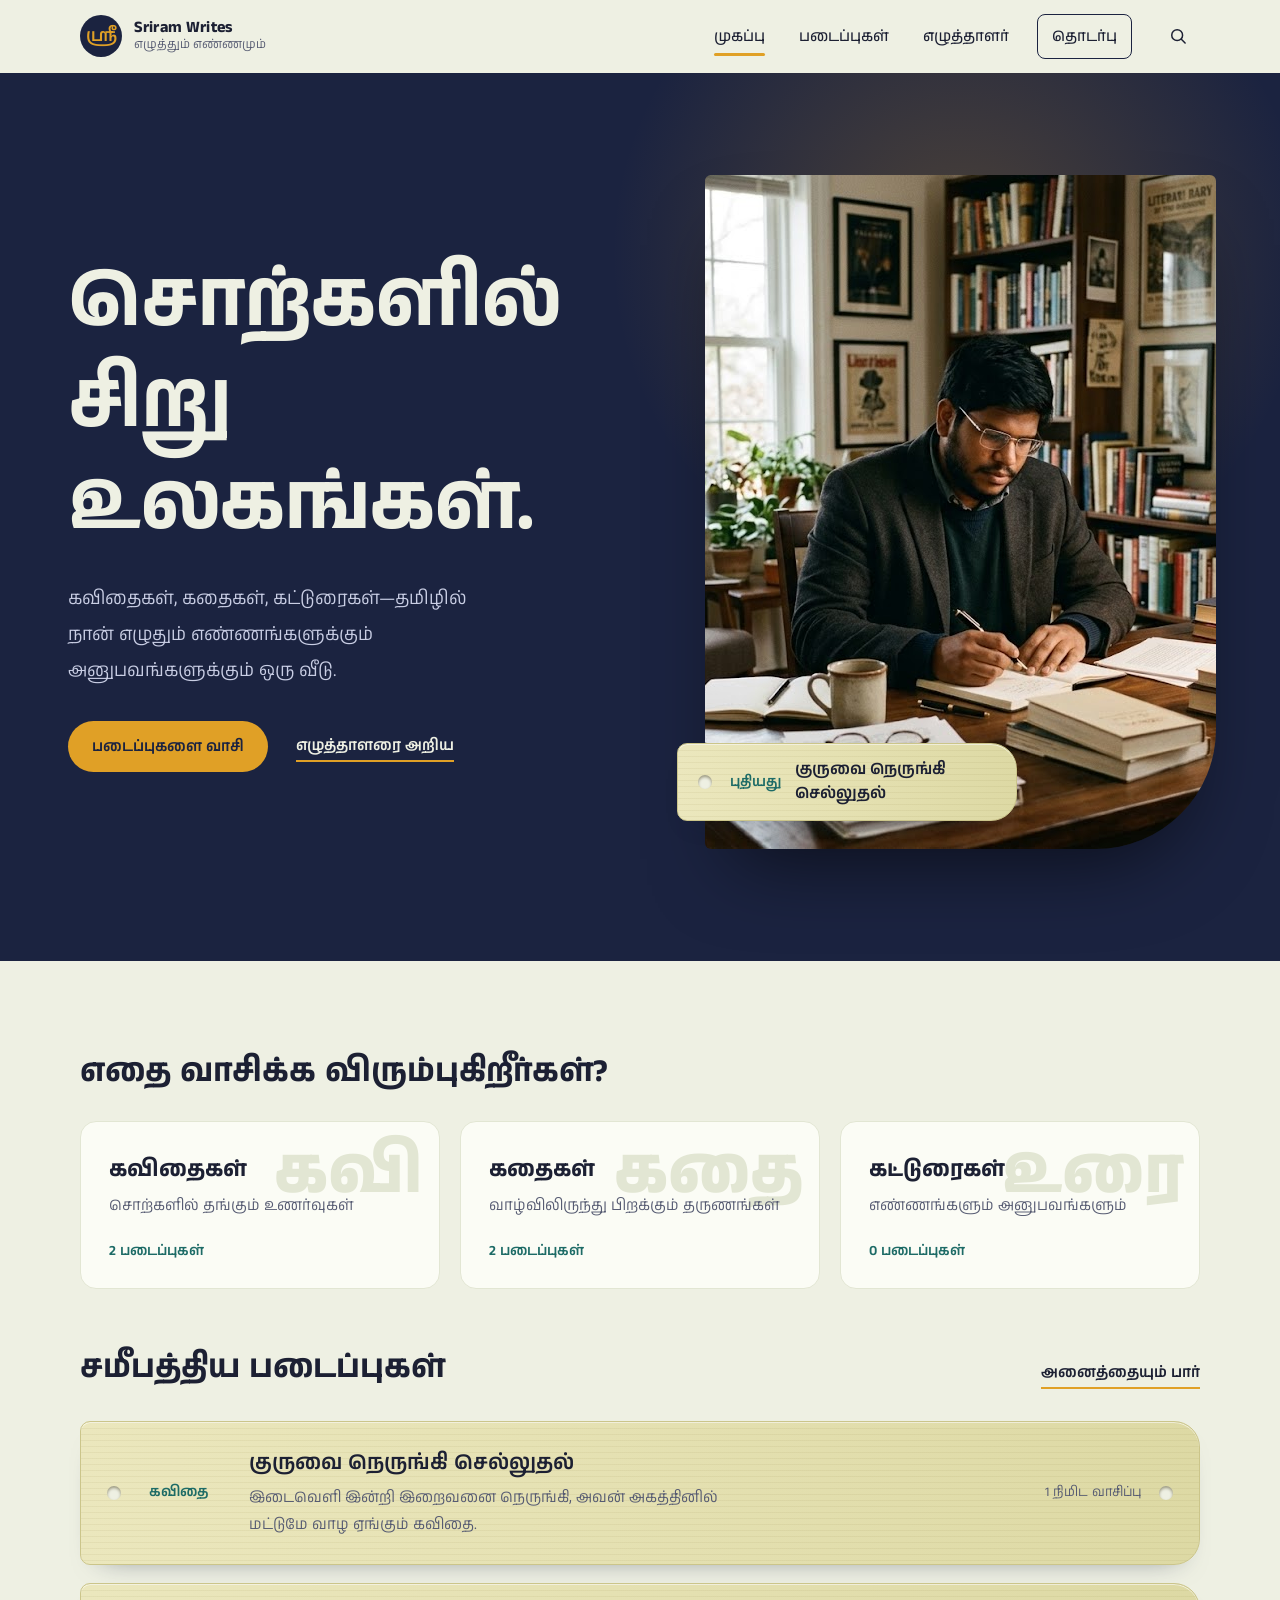
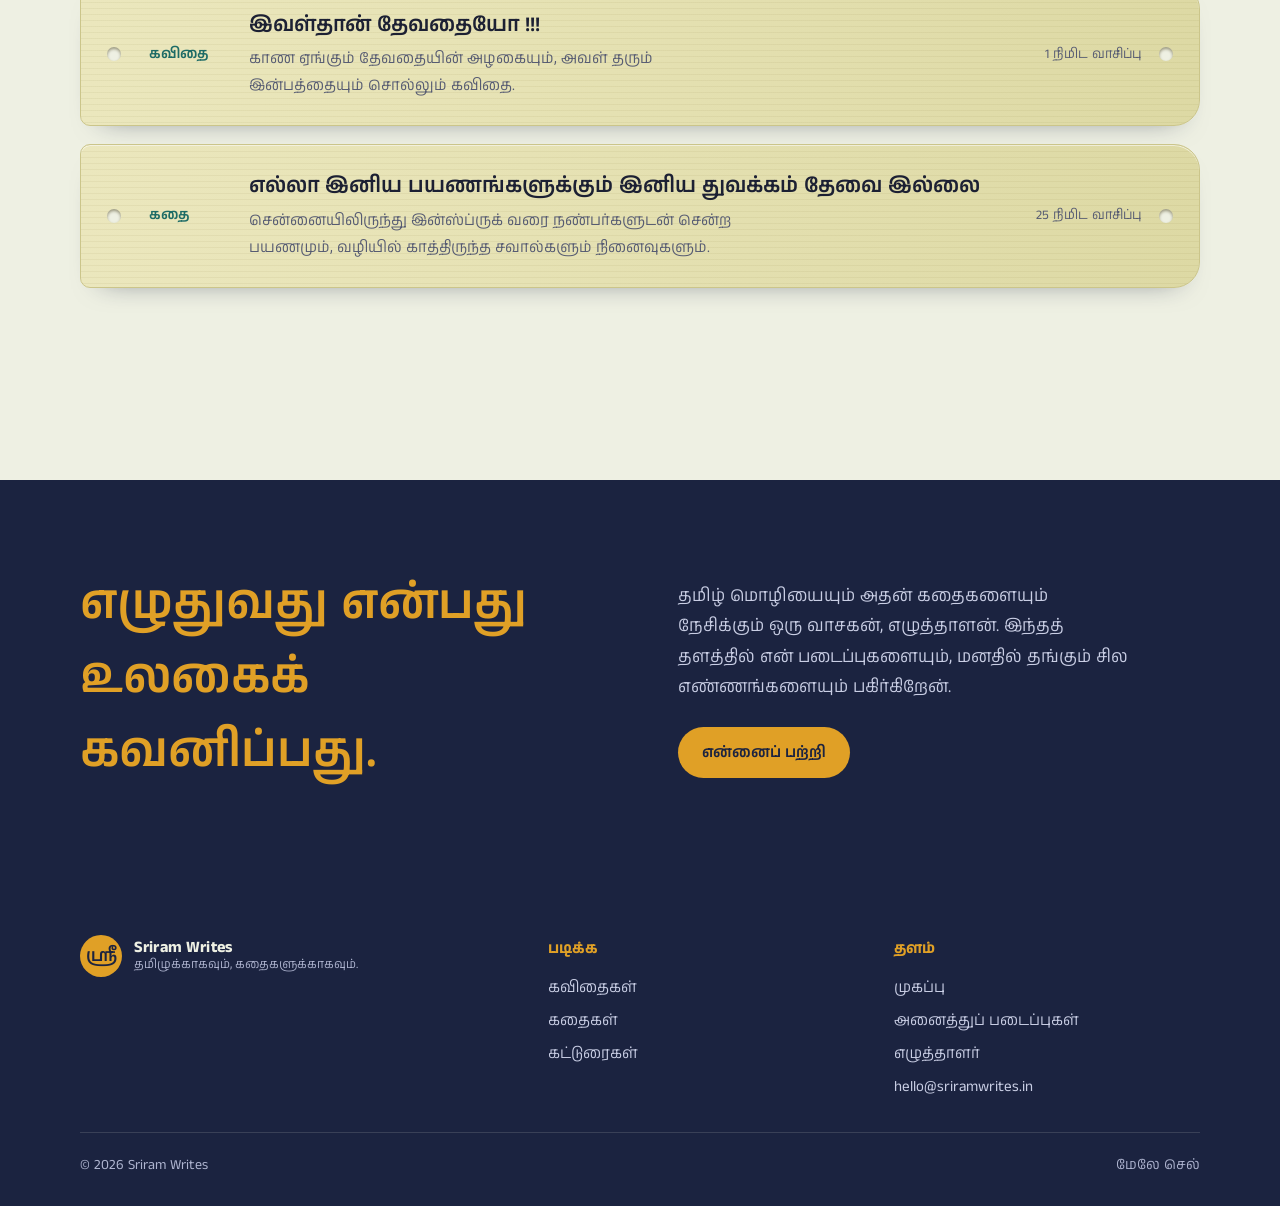
==== commit e5348433: "Improve poem reading on phones, add night mode and link previews - Poem lines are now separate block" ====
--- a/index.html
+++ b/index.html
@@ -6,6 +6,18 @@
   <meta name="theme-color" content="#1b2340">
   <meta name="description" content="ஸ்ரீராமின் தமிழ் இலக்கியத் தளம் — கவிதைகள், கதைகள், கட்டுரைகள்.">
   <title>Sriram Writes — தமிழ் இலக்கியம்</title>
+  <!-- Link previews (WhatsApp, Facebook, X, Telegram) -->
+  <meta property="og:type" content="website">
+  <meta property="og:site_name" content="Sriram Writes">
+  <meta property="og:locale" content="ta_IN">
+  <meta property="og:url" content="https://www.sriramwrites.in/">
+  <meta property="og:title" content="Sriram Writes — சொற்களில் சிறு உலகங்கள்">
+  <meta property="og:description" content="கவிதைகள், கதைகள், கட்டுரைகள் — தமிழில் நான் எழுதும் எண்ணங்களுக்கும் அனுபவங்களுக்கும் ஒரு வீடு.">
+  <meta property="og:image" content="https://www.sriramwrites.in/assets/share.jpg">
+  <meta property="og:image:width" content="1024">
+  <meta property="og:image:height" content="674">
+  <meta property="og:image:alt" content="புத்தகங்கள் நிறைந்த அறையில் எழுதிக்கொண்டிருக்கும் எழுத்தாளர்">
+  <meta name="twitter:card" content="summary_large_image">
   <link rel="preconnect" href="https://fonts.googleapis.com">
   <link rel="preconnect" href="https://fonts.gstatic.com" crossorigin>
   <link href="https://fonts.googleapis.com/css2?family=Anek+Tamil:wght@300..800&family=Noto+Serif+Tamil:wght@400;500;600;700&display=swap" rel="stylesheet">
--- a/styles.css
+++ b/styles.css
@@ -11,11 +11,40 @@
   --text: #1c2033;
   --muted: #565b72;
   --on-ink: #eef0e3;
+  --surface: #fbfcf5;
+  --heading: var(--ink);
+  --header-bg: rgba(238, 240, 227, .92);
+  --leaf-light: #ebe7bd;
+  --leaf-dark: #ddd9a4;
+  --leaf-grain: rgba(120, 104, 40, .07);
+  --leaf-shine: rgba(255, 255, 255, .6);
+  color-scheme: light;
   --head: "Anek Tamil", "Noto Sans Tamil", system-ui, sans-serif;
   --read: "Noto Serif Tamil", "Latha", serif;
   --gutter: clamp(18px, 5vw, 64px);
   --max: 1120px;
   --header-h: 72px;
+}
+
+/* Night reading: follows the reader's phone or computer setting */
+@media (prefers-color-scheme: dark) {
+  :root {
+    color-scheme: dark;
+    --wash: #121628;
+    --wash-2: #242a44;
+    --leaf: #34311f;
+    --leaf-edge: #5a5538;
+    --teal: #6cc2b9;
+    --text: #e6e8da;
+    --muted: #a4a9c0;
+    --surface: #1a1f35;
+    --heading: #f0e6c4;
+    --header-bg: rgba(18, 22, 40, .9);
+    --leaf-light: #3a3723;
+    --leaf-dark: #2c2a1a;
+    --leaf-grain: rgba(240, 220, 150, .04);
+    --leaf-shine: rgba(255, 255, 255, .05);
+  }
 }
 
 *, *::before, *::after { box-sizing: border-box; }
@@ -34,7 +63,7 @@
 
 /* ---------- header ---------- */
 .site-header { position: sticky; top: 0; z-index: 40; background: transparent; border-bottom: 1px solid transparent; transition: border-color .2s, box-shadow .2s; }
-.site-header::before { content: ""; position: absolute; inset: 0; z-index: -1; background: rgba(238, 240, 227, .92); backdrop-filter: blur(10px); }
+.site-header::before { content: ""; position: absolute; inset: 0; z-index: -1; background: var(--header-bg); backdrop-filter: blur(10px); }
 .site-header.is-scrolled { border-bottom-color: var(--wash-2); box-shadow: 0 6px 24px -18px rgba(27, 35, 64, .5); }
 .header-inner { height: var(--header-h); width: min(100% - 2 * var(--gutter), var(--max)); margin-inline: auto; display: flex; align-items: center; gap: 24px; }
 .brand { display: flex; align-items: center; gap: 12px; margin-right: auto; }
@@ -52,7 +81,7 @@
 .nav-contact:hover { background: var(--ink) !important; color: var(--on-ink); }
 
 .nav-group { position: relative; }
-.nav-panel { position: absolute; top: 100%; left: -14px; width: 290px; padding: 10px; border-radius: 14px; background: #fbfcf5; border: 1px solid var(--wash-2); box-shadow: 0 24px 48px -24px rgba(27, 35, 64, .45); opacity: 0; visibility: hidden; transform: translateY(6px); transition: opacity .15s, transform .15s, visibility .15s; }
+.nav-panel { position: absolute; top: 100%; left: -14px; width: 290px; padding: 10px; border-radius: 14px; background: var(--surface); border: 1px solid var(--wash-2); box-shadow: 0 24px 48px -24px rgba(27, 35, 64, .45); opacity: 0; visibility: hidden; transform: translateY(6px); transition: opacity .15s, transform .15s, visibility .15s; }
 .nav-group:hover .nav-panel, .nav-group:focus-within .nav-panel { opacity: 1; visibility: visible; transform: none; }
 .nav-panel a { display: block; padding: 10px 14px; border-radius: 9px; line-height: 1.5; }
 .nav-panel a:hover { background: var(--wash); }
@@ -96,13 +125,13 @@
 
 /* ---------- palm-leaf strip ---------- */
 .leaf { position: relative; display: grid; grid-template-columns: 72px minmax(0, 1fr) auto; gap: 8px 28px; align-items: center; padding: 26px 40px 26px 68px; background:
-    repeating-linear-gradient(180deg, rgba(120, 104, 40, .07) 0 1px, transparent 1px 6px),
-    linear-gradient(90deg, #ebe7bd, var(--leaf) 40%, #ddd9a4);
-  border: 1px solid var(--leaf-edge); border-radius: 10px 26px 26px 10px; color: var(--text); box-shadow: 0 1px 0 rgba(255, 255, 255, .6) inset, 0 14px 28px -22px rgba(27, 35, 64, .6); transition: transform .2s, box-shadow .2s; }
+    repeating-linear-gradient(180deg, var(--leaf-grain) 0 1px, transparent 1px 6px),
+    linear-gradient(90deg, var(--leaf-light), var(--leaf) 40%, var(--leaf-dark));
+  border: 1px solid var(--leaf-edge); border-radius: 10px 26px 26px 10px; color: var(--text); box-shadow: 0 1px 0 var(--leaf-shine) inset, 0 14px 28px -22px rgba(27, 35, 64, .6); transition: transform .2s, box-shadow .2s; }
 .leaf::before, .leaf::after { content: ""; position: absolute; top: 50%; width: 14px; height: 14px; margin-top: -7px; border-radius: 50%; background: var(--wash); box-shadow: inset 0 2px 3px rgba(60, 50, 10, .45); }
 .leaf::before { left: 26px; }
 .leaf::after { right: 26px; }
-.leaf:hover { transform: translateY(-3px); box-shadow: 0 1px 0 rgba(255, 255, 255, .6) inset, 0 22px 34px -22px rgba(27, 35, 64, .7); }
+.leaf:hover { transform: translateY(-3px); box-shadow: 0 1px 0 var(--leaf-shine) inset, 0 22px 34px -22px rgba(27, 35, 64, .7); }
 .leaf-type { font-size: 14px; font-weight: 600; color: var(--teal); }
 .leaf-main h3 { margin: 0; font-size: 21px; font-weight: 600; line-height: 1.5; }
 .leaf-main p { margin: 4px 0 0; color: var(--muted); font-size: 15px; line-height: 1.8; max-width: 62ch; }
@@ -122,7 +151,7 @@
 .latest-section { padding-block: 32px clamp(56px, 8vw, 96px); }
 
 .tiles { display: grid; grid-template-columns: repeat(3, 1fr); gap: 20px; }
-.tile { position: relative; display: grid; align-content: start; gap: 2px; padding: 28px 28px 24px; border-radius: 16px; background: #fbfcf5; border: 1px solid var(--wash-2); overflow: hidden; transition: border-color .2s, transform .2s; }
+.tile { position: relative; display: grid; align-content: start; gap: 2px; padding: 28px 28px 24px; border-radius: 16px; background: var(--surface); border: 1px solid var(--wash-2); overflow: hidden; transition: border-color .2s, transform .2s; }
 .tile:hover { border-color: var(--ink); transform: translateY(-2px); }
 .tile-glyph { position: absolute; right: 16px; top: 8px; font-size: 64px; font-weight: 800; line-height: 1.4; color: var(--wash-2); pointer-events: none; transition: color .2s; }
 .tile:hover .tile-glyph { color: var(--leaf); }
@@ -176,12 +205,16 @@
 
 .reader-body { --step: 0; margin-top: 28px; padding-top: 32px; border-top: 1px solid var(--leaf-edge); font-family: var(--read); font-size: calc(18px + var(--step) * 2px); line-height: 2.05; }
 .reader-body p { margin-bottom: 1.1em; overflow-wrap: anywhere; }
-.reader-body h2 { margin: 2.2em 0 .6em; font: 700 calc(22px + var(--step) * 2px) / 1.6 var(--head); color: var(--ink); }
+.reader-body h2 { margin: 2.2em 0 .6em; font: 700 calc(22px + var(--step) * 2px) / 1.6 var(--head); color: var(--heading); }
 .reader-body.is-poem { text-align: center; }
 .reader-body .poem p { margin-bottom: 2em; }
+/* Each poem line is its own block: a line that wraps on a narrow screen stays
+   tight, with a wider gap before the next line, so it still reads as one line. */
+.poem .line { display: block; line-height: 1.7; text-wrap: balance; }
+.poem .line + .line { margin-top: .45em; }
 
 .pager { display: grid; grid-template-columns: 1fr 1fr; gap: 16px; margin-top: 56px; }
-.pager a { display: block; padding: 18px 22px; border-radius: 14px; background: #fbfcf5; border: 1px solid var(--wash-2); transition: border-color .2s; }
+.pager a { display: block; padding: 18px 22px; border-radius: 14px; background: var(--surface); border: 1px solid var(--wash-2); transition: border-color .2s; }
 .pager a:hover { border-color: var(--ink); }
 .pager small { display: block; color: var(--muted); font-size: 13px; }
 .pager strong { display: block; font-weight: 600; line-height: 1.6; }
@@ -200,7 +233,7 @@
 .footer-base a:hover { color: #fff; }
 
 /* ---------- search ---------- */
-.search-dialog { width: min(640px, calc(100% - 32px)); max-height: min(560px, 80vh); margin: 10vh auto auto; padding: 0; border: 0; border-radius: 18px; background: #fbfcf5; color: var(--text); box-shadow: 0 40px 100px -20px rgba(27, 35, 64, .6); overflow: hidden; }
+.search-dialog { width: min(640px, calc(100% - 32px)); max-height: min(560px, 80vh); margin: 10vh auto auto; padding: 0; border: 0; border-radius: 18px; background: var(--surface); color: var(--text); box-shadow: 0 40px 100px -20px rgba(27, 35, 64, .6); overflow: hidden; }
 .search-dialog[open] { display: flex; flex-direction: column; }
 .search-dialog::backdrop { background: rgba(27, 35, 64, .55); backdrop-filter: blur(3px); }
 .search-head { display: flex; align-items: center; gap: 12px; padding: 16px 20px; border-bottom: 1px solid var(--wash-2); }
@@ -249,6 +282,20 @@
   .brand-text small { display: none; }
   .search-dialog { margin-top: 6vh; }
   .hero-leaf { position: relative !important; left: auto; bottom: auto; width: auto; margin: -28px 12px 0; }
+  .reader-body.is-poem { font-size: calc(17px + var(--step) * 2px); }
+}
+
+/* Night reading: pieces that need more than the colour tokens above */
+@media (prefers-color-scheme: dark) {
+  .button { background: var(--lamp); color: var(--ink); }
+  .button:hover { background: #ecb343; }
+  .nav-contact { border-color: var(--text); }
+  .nav-contact:hover { background: var(--text) !important; color: var(--wash); }
+  .tabs a[aria-current="page"] { background: var(--lamp); border-color: var(--lamp); color: var(--ink); }
+  .tabs a[aria-current="page"] span { color: var(--ink); }
+  .hero, .about-band, .site-footer { background: #0d1020; }
+  .brand-mark { box-shadow: 0 0 0 1px var(--wash-2); }
+  .skip-link { background: var(--surface); }
 }
 
 @media (prefers-reduced-motion: reduce) {
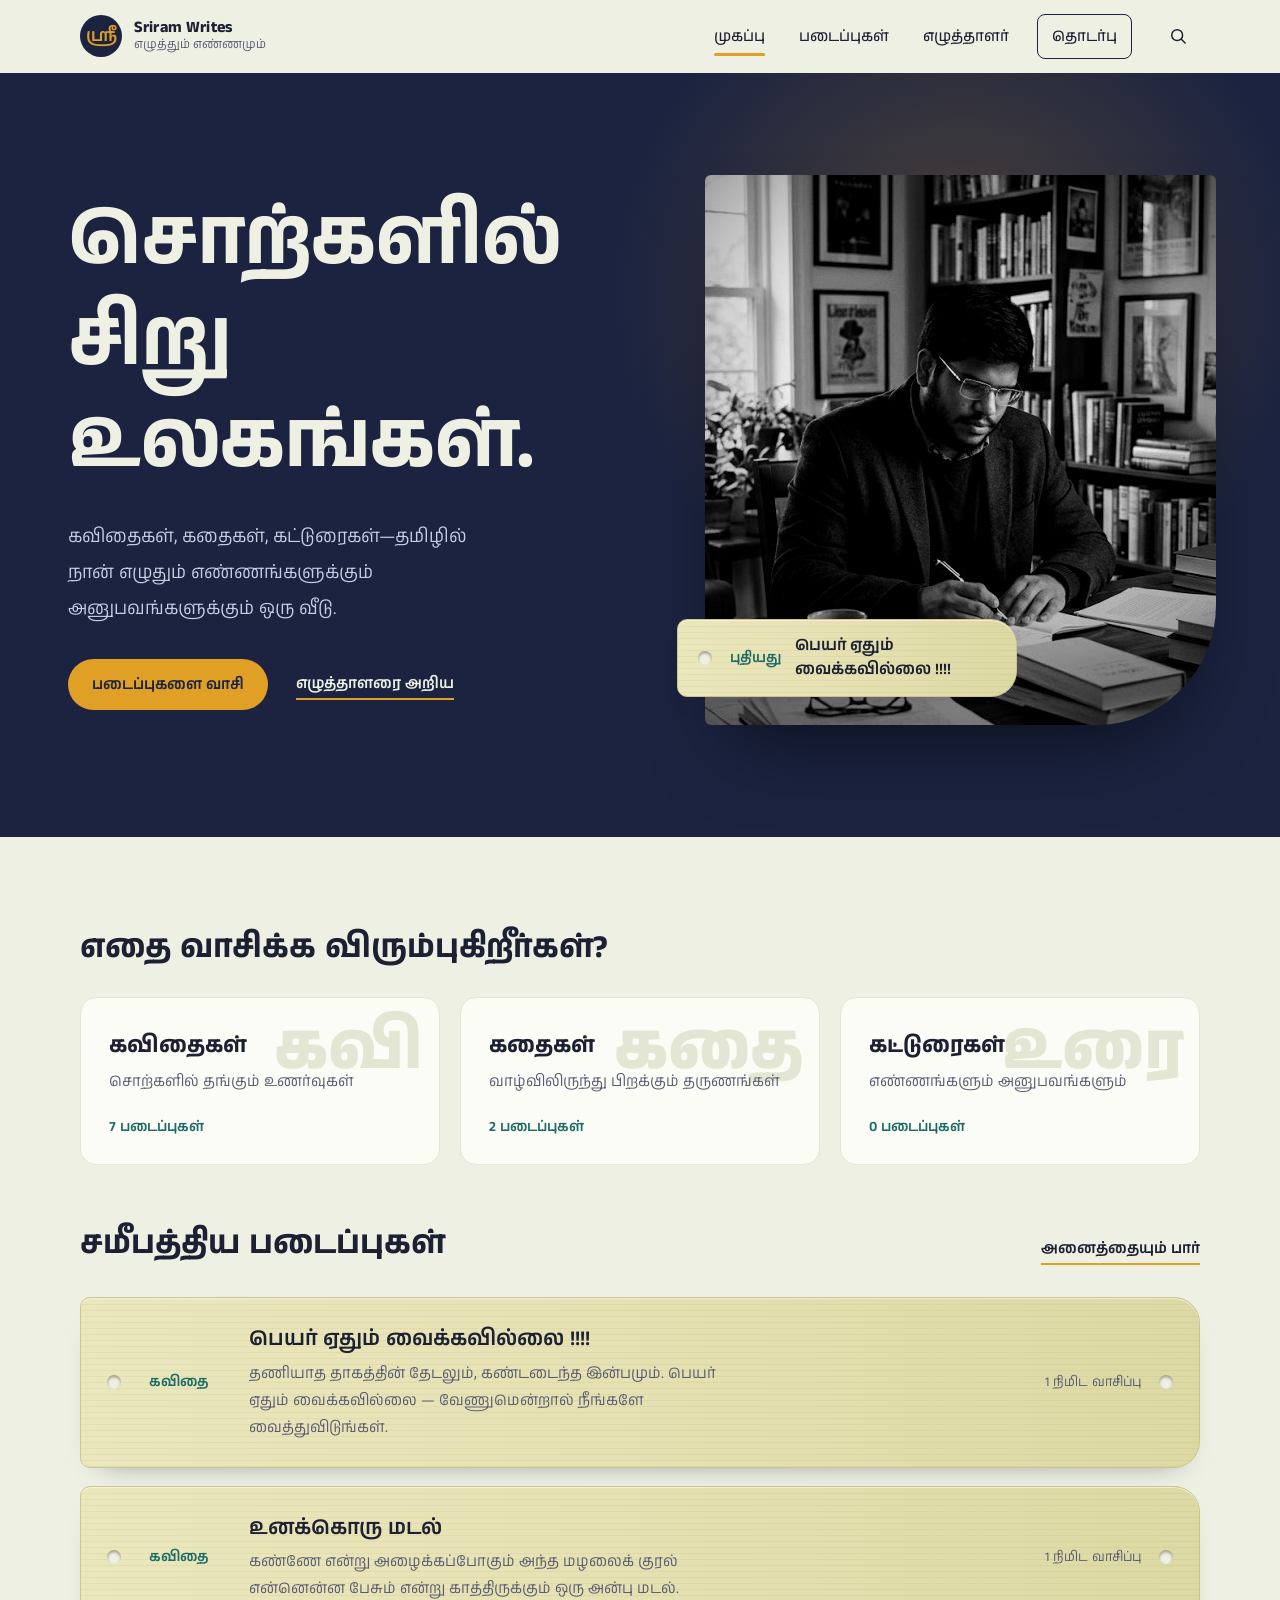
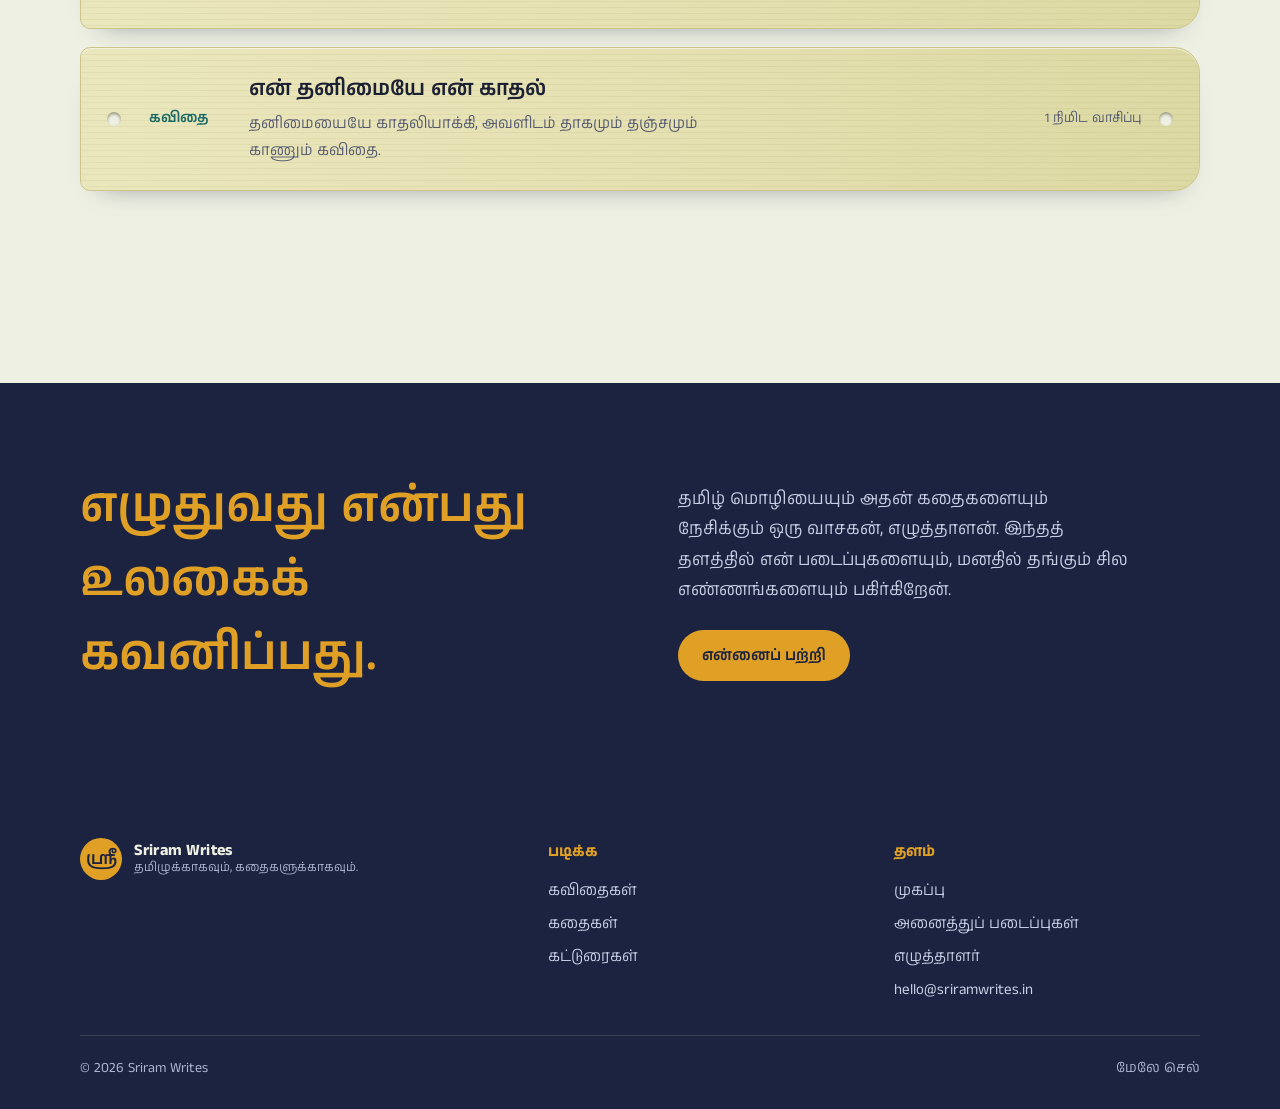
==== commit 4436de91: "Use a black-and-white portrait on the home and about pages Tighter crop on the writer, darker edges," ====
--- a/index.html
+++ b/index.html
@@ -14,8 +14,8 @@
   <meta property="og:title" content="Sriram Writes — சொற்களில் சிறு உலகங்கள்">
   <meta property="og:description" content="கவிதைகள், கதைகள், கட்டுரைகள் — தமிழில் நான் எழுதும் எண்ணங்களுக்கும் அனுபவங்களுக்கும் ஒரு வீடு.">
   <meta property="og:image" content="https://www.sriramwrites.in/assets/share.jpg">
-  <meta property="og:image:width" content="1024">
-  <meta property="og:image:height" content="674">
+  <meta property="og:image:width" content="670">
+  <meta property="og:image:height" content="550">
   <meta property="og:image:alt" content="புத்தகங்கள் நிறைந்த அறையில் எழுதிக்கொண்டிருக்கும் எழுத்தாளர்">
   <meta name="twitter:card" content="summary_large_image">
   <link rel="preconnect" href="https://fonts.googleapis.com">
